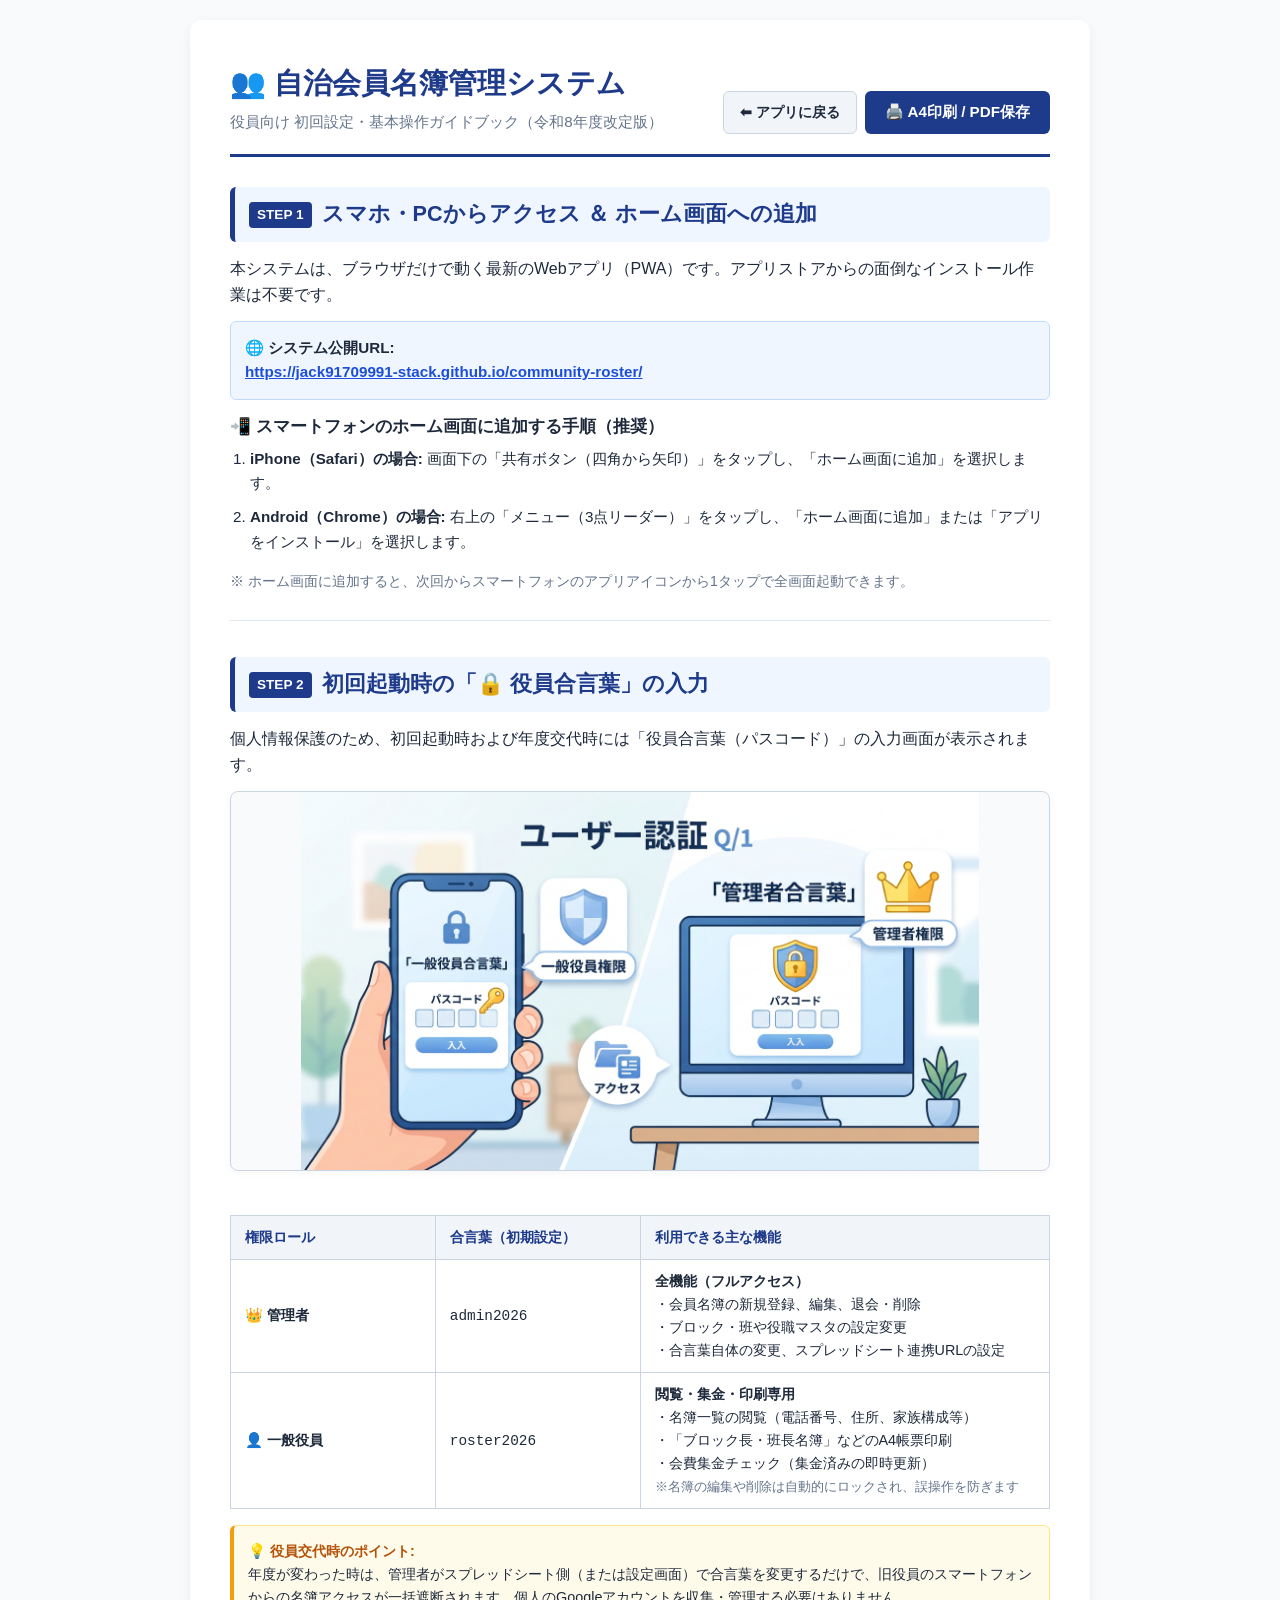
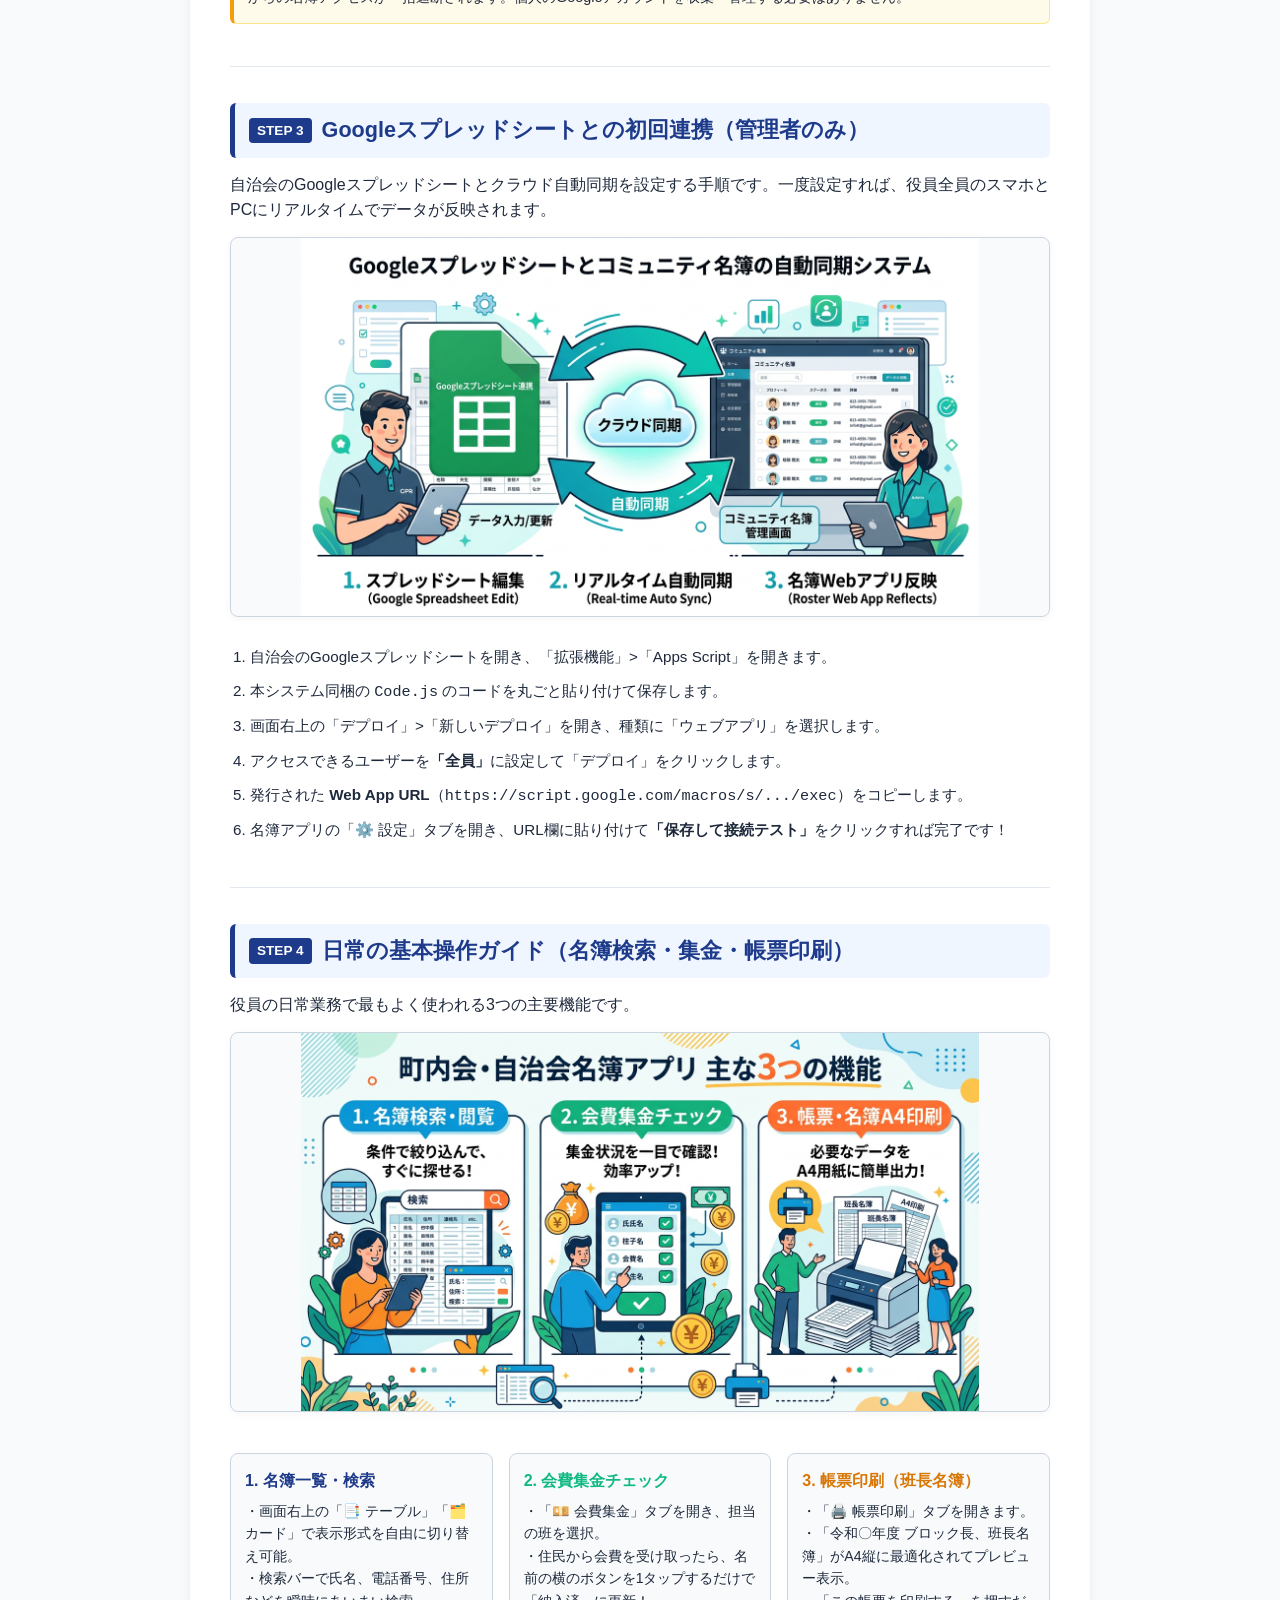
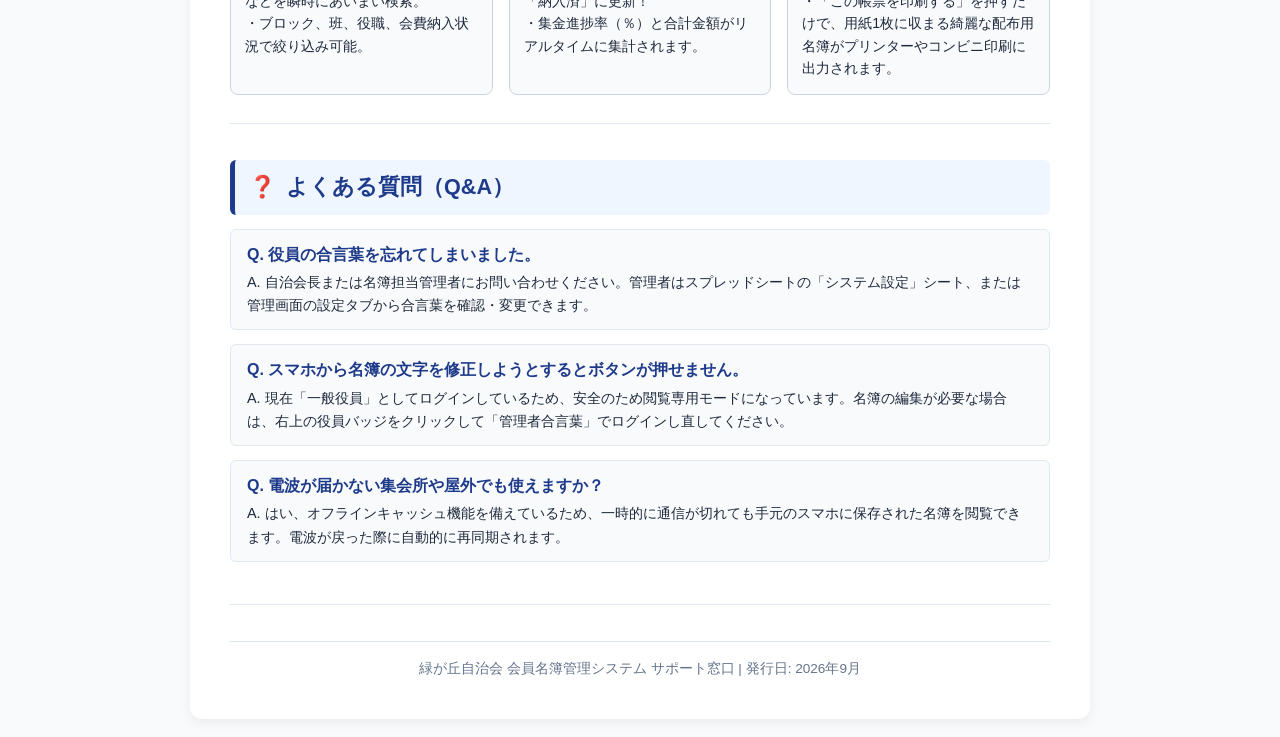
==== manual.html @ 82a4f2c3 "feat: 画像付き初回設定・利用マニュアル（アプリ内ヘルプモーダル & A4配布印刷用HTML）を追加" ====
<!DOCTYPE html>
<html lang="ja">
<head>
  <meta charset="UTF-8">
  <meta name="viewport" content="width=device-width, initial-scale=1.0">
  <title>自治会員名簿管理システム 初回設定・利用マニュアル</title>
  <style>
    :root {
      --primary: #1e3a8a;
      --primary-light: #eff6ff;
      --secondary: #0284c7;
      --accent: #10b981;
      --text: #1e293b;
      --text-muted: #64748b;
      --border: #cbd5e1;
      --bg: #f8fafc;
      --card-bg: #ffffff;
    }
    * {
      box-sizing: border-box;
      margin: 0;
      padding: 0;
    }
    body {
      font-family: -apple-system, BlinkMacSystemFont, "Segoe UI", Roboto, "Hiragino Kaku Gothic ProN", "Yu Gothic", sans-serif;
      color: var(--text);
      background-color: var(--bg);
      line-height: 1.6;
      padding: 20px;
    }
    .manual-container {
      max-width: 900px;
      margin: 0 auto;
      background: var(--card-bg);
      padding: 40px;
      border-radius: 12px;
      box-shadow: 0 4px 12px rgba(0,0,0,0.06);
    }
    header.manual-header {
      border-bottom: 3px solid var(--primary);
      padding-bottom: 20px;
      margin-bottom: 30px;
      display: flex;
      justify-content: space-between;
      align-items: flex-end;
      flex-wrap: wrap;
      gap: 16px;
    }
    .manual-title {
      font-size: 1.8rem;
      font-weight: 800;
      color: var(--primary);
      display: flex;
      align-items: center;
      gap: 10px;
    }
    .manual-subtitle {
      font-size: 0.95rem;
      color: var(--text-muted);
      margin-top: 4px;
    }
    .btn-print {
      background: var(--primary);
      color: #fff;
      border: none;
      padding: 10px 20px;
      font-size: 0.95rem;
      font-weight: 700;
      border-radius: 6px;
      cursor: pointer;
      display: inline-flex;
      align-items: center;
      gap: 8px;
      transition: background 0.2s;
    }
    .btn-print:hover {
      background: #172554;
    }
    .btn-back {
      background: #f1f5f9;
      color: var(--text);
      text-decoration: none;
      border: 1px solid var(--border);
      padding: 9px 16px;
      font-size: 0.9rem;
      font-weight: 600;
      border-radius: 6px;
      display: inline-flex;
      align-items: center;
      gap: 6px;
    }
    .section-card {
      margin-bottom: 36px;
      padding-bottom: 28px;
      border-bottom: 1px solid #e2e8f0;
    }
    .section-card:last-child {
      border-bottom: none;
      margin-bottom: 0;
      padding-bottom: 0;
    }
    .section-heading {
      font-size: 1.35rem;
      font-weight: 700;
      color: var(--primary);
      display: flex;
      align-items: center;
      gap: 10px;
      margin-bottom: 14px;
      background: var(--primary-light);
      padding: 10px 14px;
      border-radius: 6px;
      border-left: 5px solid var(--primary);
    }
    .step-badge {
      background: var(--primary);
      color: #fff;
      font-size: 0.85rem;
      padding: 2px 8px;
      border-radius: 4px;
      font-weight: 700;
    }
    .guide-img {
      width: 100%;
      max-height: 380px;
      object-fit: contain;
      border-radius: 8px;
      border: 1px solid var(--border);
      margin: 14px 0 20px 0;
      background: #f8fafc;
      box-shadow: 0 2px 8px rgba(0,0,0,0.04);
    }
    .step-list {
      margin-left: 20px;
      margin-bottom: 16px;
    }
    .step-list li {
      margin-bottom: 10px;
      font-size: 0.95rem;
    }
    .table-custom {
      width: 100%;
      border-collapse: collapse;
      margin: 16px 0;
      font-size: 0.9rem;
    }
    .table-custom th, .table-custom td {
      border: 1px solid var(--border);
      padding: 10px 14px;
      text-align: left;
    }
    .table-custom th {
      background: #f1f5f9;
      font-weight: 700;
      color: var(--primary);
    }
    .alert-box {
      background: #fffbeb;
      border: 1px solid #fde68a;
      border-left: 4px solid #f59e0b;
      padding: 14px;
      border-radius: 6px;
      font-size: 0.9rem;
      margin: 14px 0;
    }
    .alert-box strong {
      color: #b45309;
    }
    .faq-item {
      margin-bottom: 14px;
      background: #f8fafc;
      border: 1px solid #e2e8f0;
      border-radius: 6px;
      padding: 12px 16px;
    }
    .faq-q {
      font-weight: 700;
      color: var(--primary);
      margin-bottom: 4px;
    }
    .faq-a {
      font-size: 0.9rem;
      color: var(--text);
    }
    
    /* 印刷スタイル */
    @media print {
      body {
        background: #fff;
        padding: 0;
      }
      .manual-container {
        box-shadow: none;
        padding: 0;
        max-width: 100%;
      }
      .btn-print, .btn-back {
        display: none !important;
      }
      .section-card {
        page-break-inside: avoid;
        margin-bottom: 24px;
        padding-bottom: 20px;
      }
      .guide-img {
        max-height: 240px;
      }
    }
  </style>
</head>
<body>

  <div class="manual-container">
    <header class="manual-header">
      <div>
        <div class="manual-title">👥 自治会員名簿管理システム</div>
        <div class="manual-subtitle">役員向け 初回設定・基本操作ガイドブック（令和8年度改定版）</div>
      </div>
      <div style="display: flex; gap: 8px;">
        <a href="index.html" class="btn-back">⬅ アプリに戻る</a>
        <button type="button" class="btn-print" onclick="window.print()">🖨️ A4印刷 / PDF保存</button>
      </div>
    </header>

    <!-- STEP 1: アクセスとホーム画面追加 -->
    <section class="section-card">
      <h2 class="section-heading">
        <span class="step-badge">STEP 1</span>
        <span>スマホ・PCからアクセス ＆ ホーム画面への追加</span>
      </h2>
      <p>本システムは、ブラウザだけで動く最新のWebアプリ（PWA）です。アプリストアからの面倒なインストール作業は不要です。</p>
      
      <div style="background: #eff6ff; border: 1px solid #bfdbfe; padding: 14px; border-radius: 6px; margin: 14px 0; font-size: 0.95rem;">
        <strong>🌐 システム公開URL:</strong><br>
        <a href="https://jack91709991-stack.github.io/community-roster/" target="_blank" style="color: #1d4ed8; word-break: break-all; font-weight: 600;">
          https://jack91709991-stack.github.io/community-roster/
        </a>
      </div>

      <h3 style="font-size: 1.05rem; margin: 12px 0 6px 0;">📲 スマートフォンのホーム画面に追加する手順（推奨）</h3>
      <ol class="step-list">
        <li><strong>iPhone（Safari）の場合:</strong> 画面下の「共有ボタン（四角から矢印）」をタップし、「ホーム画面に追加」を選択します。</li>
        <li><strong>Android（Chrome）の場合:</strong> 右上の「メニュー（3点リーダー）」をタップし、「ホーム画面に追加」または「アプリをインストール」を選択します。</li>
      </ol>
      <p style="font-size: 0.88rem; color: var(--text-muted);">※ ホーム画面に追加すると、次回からスマートフォンのアプリアイコンから1タップで全画面起動できます。</p>
    </section>

    <!-- STEP 2: 役員合言葉の入力 -->
    <section class="section-card">
      <h2 class="section-heading">
        <span class="step-badge">STEP 2</span>
        <span>初回起動時の「🔒 役員合言葉」の入力</span>
      </h2>
      <p>個人情報保護のため、初回起動時および年度交代時には「役員合言葉（パスコード）」の入力画面が表示されます。</p>

      <img src="images/manual_auth.jpg" alt="役員認証の案内" class="guide-img">

      <table class="table-custom">
        <thead>
          <tr>
            <th style="width: 25%;">権限ロール</th>
            <th style="width: 25%;">合言葉（初期設定）</th>
            <th>利用できる主な機能</th>
          </tr>
        </thead>
        <tbody>
          <tr>
            <td><strong>👑 管理者</strong></td>
            <td><code>admin2026</code></td>
            <td>
              <strong>全機能（フルアクセス）</strong><br>
              ・会員名簿の新規登録、編集、退会・削除<br>
              ・ブロック・班や役職マスタの設定変更<br>
              ・合言葉自体の変更、スプレッドシート連携URLの設定
            </td>
          </tr>
          <tr>
            <td><strong>👤 一般役員</strong></td>
            <td><code>roster2026</code></td>
            <td>
              <strong>閲覧・集金・印刷専用</strong><br>
              ・名簿一覧の閲覧（電話番号、住所、家族構成等）<br>
              ・「ブロック長・班長名簿」などのA4帳票印刷<br>
              ・会費集金チェック（集金済みの即時更新）<br>
              <span style="color: var(--text-muted); font-size: 0.82rem;">※名簿の編集や削除は自動的にロックされ、誤操作を防ぎます</span>
            </td>
          </tr>
        </tbody>
      </table>

      <div class="alert-box">
        <strong>💡 役員交代時のポイント:</strong><br>
        年度が変わった時は、管理者がスプレッドシート側（または設定画面）で合言葉を変更するだけで、旧役員のスマートフォンからの名簿アクセスが一括遮断されます。個人のGoogleアカウントを収集・管理する必要はありません。
      </div>
    </section>

    <!-- STEP 3: スプレッドシート連携（管理者向け） -->
    <section class="section-card">
      <h2 class="section-heading">
        <span class="step-badge">STEP 3</span>
        <span>Googleスプレッドシートとの初回連携（管理者のみ）</span>
      </h2>
      <p>自治会のGoogleスプレッドシートとクラウド自動同期を設定する手順です。一度設定すれば、役員全員のスマホとPCにリアルタイムでデータが反映されます。</p>

      <img src="images/manual_sync.jpg" alt="スプレッドシート連携の案内" class="guide-img">

      <ol class="step-list">
        <li>自治会のGoogleスプレッドシートを開き、「拡張機能」>「Apps Script」を開きます。</li>
        <li>本システム同梱の <code>Code.js</code> のコードを丸ごと貼り付けて保存します。</li>
        <li>画面右上の「デプロイ」>「新しいデプロイ」を開き、種類に「ウェブアプリ」を選択します。</li>
        <li>アクセスできるユーザーを<strong>「全員」</strong>に設定して「デプロイ」をクリックします。</li>
        <li>発行された <strong>Web App URL</strong>（<code>https://script.google.com/macros/s/.../exec</code>）をコピーします。</li>
        <li>名簿アプリの「⚙️ 設定」タブを開き、URL欄に貼り付けて<strong>「保存して接続テスト」</strong>をクリックすれば完了です！</li>
      </ol>
    </section>

    <!-- STEP 4: 日常の使い方 -->
    <section class="section-card">
      <h2 class="section-heading">
        <span class="step-badge">STEP 4</span>
        <span>日常の基本操作ガイド（名簿検索・集金・帳票印刷）</span>
      </h2>
      <p>役員の日常業務で最もよく使われる3つの主要機能です。</p>

      <img src="images/manual_features.jpg" alt="日常の主な機能" class="guide-img">

      <div style="display: grid; grid-template-columns: repeat(auto-fit, minmax(260px, 1fr)); gap: 16px; margin-top: 14px;">
        <div style="background: #f8fafc; border: 1px solid var(--border); padding: 14px; border-radius: 8px;">
          <h4 style="color: var(--primary); margin-bottom: 6px;">1. 名簿一覧・検索</h4>
          <p style="font-size: 0.88rem; color: var(--text);">
            ・画面右上の「📑 テーブル」「🗂️ カード」で表示形式を自由に切り替え可能。<br>
            ・検索バーで氏名、電話番号、住所などを瞬時にあいまい検索。<br>
            ・ブロック、班、役職、会費納入状況で絞り込み可能。
          </p>
        </div>

        <div style="background: #f8fafc; border: 1px solid var(--border); padding: 14px; border-radius: 8px;">
          <h4 style="color: var(--accent); margin-bottom: 6px;">2. 会費集金チェック</h4>
          <p style="font-size: 0.88rem; color: var(--text);">
            ・「💴 会費集金」タブを開き、担当の班を選択。<br>
            ・住民から会費を受け取ったら、名前の横のボタンを1タップするだけで「納入済」に更新！<br>
            ・集金進捗率（％）と合計金額がリアルタイムに集計されます。
          </p>
        </div>

        <div style="background: #f8fafc; border: 1px solid var(--border); padding: 14px; border-radius: 8px;">
          <h4 style="color: #d97706; margin-bottom: 6px;">3. 帳票印刷（班長名簿）</h4>
          <p style="font-size: 0.88rem; color: var(--text);">
            ・「🖨️ 帳票印刷」タブを開きます。<br>
            ・「令和〇年度 ブロック長、班長名簿」がA4縦に最適化されてプレビュー表示。<br>
            ・「この帳票を印刷する」を押すだけで、用紙1枚に収まる綺麗な配布用名簿がプリンターやコンビニ印刷に出力されます。
          </p>
        </div>
      </div>
    </section>

    <!-- STEP 5: よくある質問 -->
    <section class="section-card">
      <h2 class="section-heading">
        <span>❓</span>
        <span>よくある質問（Q&A）</span>
      </h2>

      <div class="faq-item">
        <div class="faq-q">Q. 役員の合言葉を忘れてしまいました。</div>
        <div class="faq-a">A. 自治会長または名簿担当管理者にお問い合わせください。管理者はスプレッドシートの「システム設定」シート、または管理画面の設定タブから合言葉を確認・変更できます。</div>
      </div>

      <div class="faq-item">
        <div class="faq-q">Q. スマホから名簿の文字を修正しようとするとボタンが押せません。</div>
        <div class="faq-a">A. 現在「一般役員」としてログインしているため、安全のため閲覧専用モードになっています。名簿の編集が必要な場合は、右上の役員バッジをクリックして「管理者合言葉」でログインし直してください。</div>
      </div>

      <div class="faq-item">
        <div class="faq-q">Q. 電波が届かない集会所や屋外でも使えますか？</div>
        <div class="faq-a">A. はい、オフラインキャッシュ機能を備えているため、一時的に通信が切れても手元のスマホに保存された名簿を閲覧できます。電波が戻った際に自動的に再同期されます。</div>
      </div>
    </section>

    <footer style="text-align: center; margin-top: 30px; font-size: 0.85rem; color: var(--text-muted); border-top: 1px solid #e2e8f0; padding-top: 16px;">
      緑が丘自治会 会員名簿管理システム サポート窓口 | 発行日: 2026年9月
    </footer>
  </div>

</body>
</html>
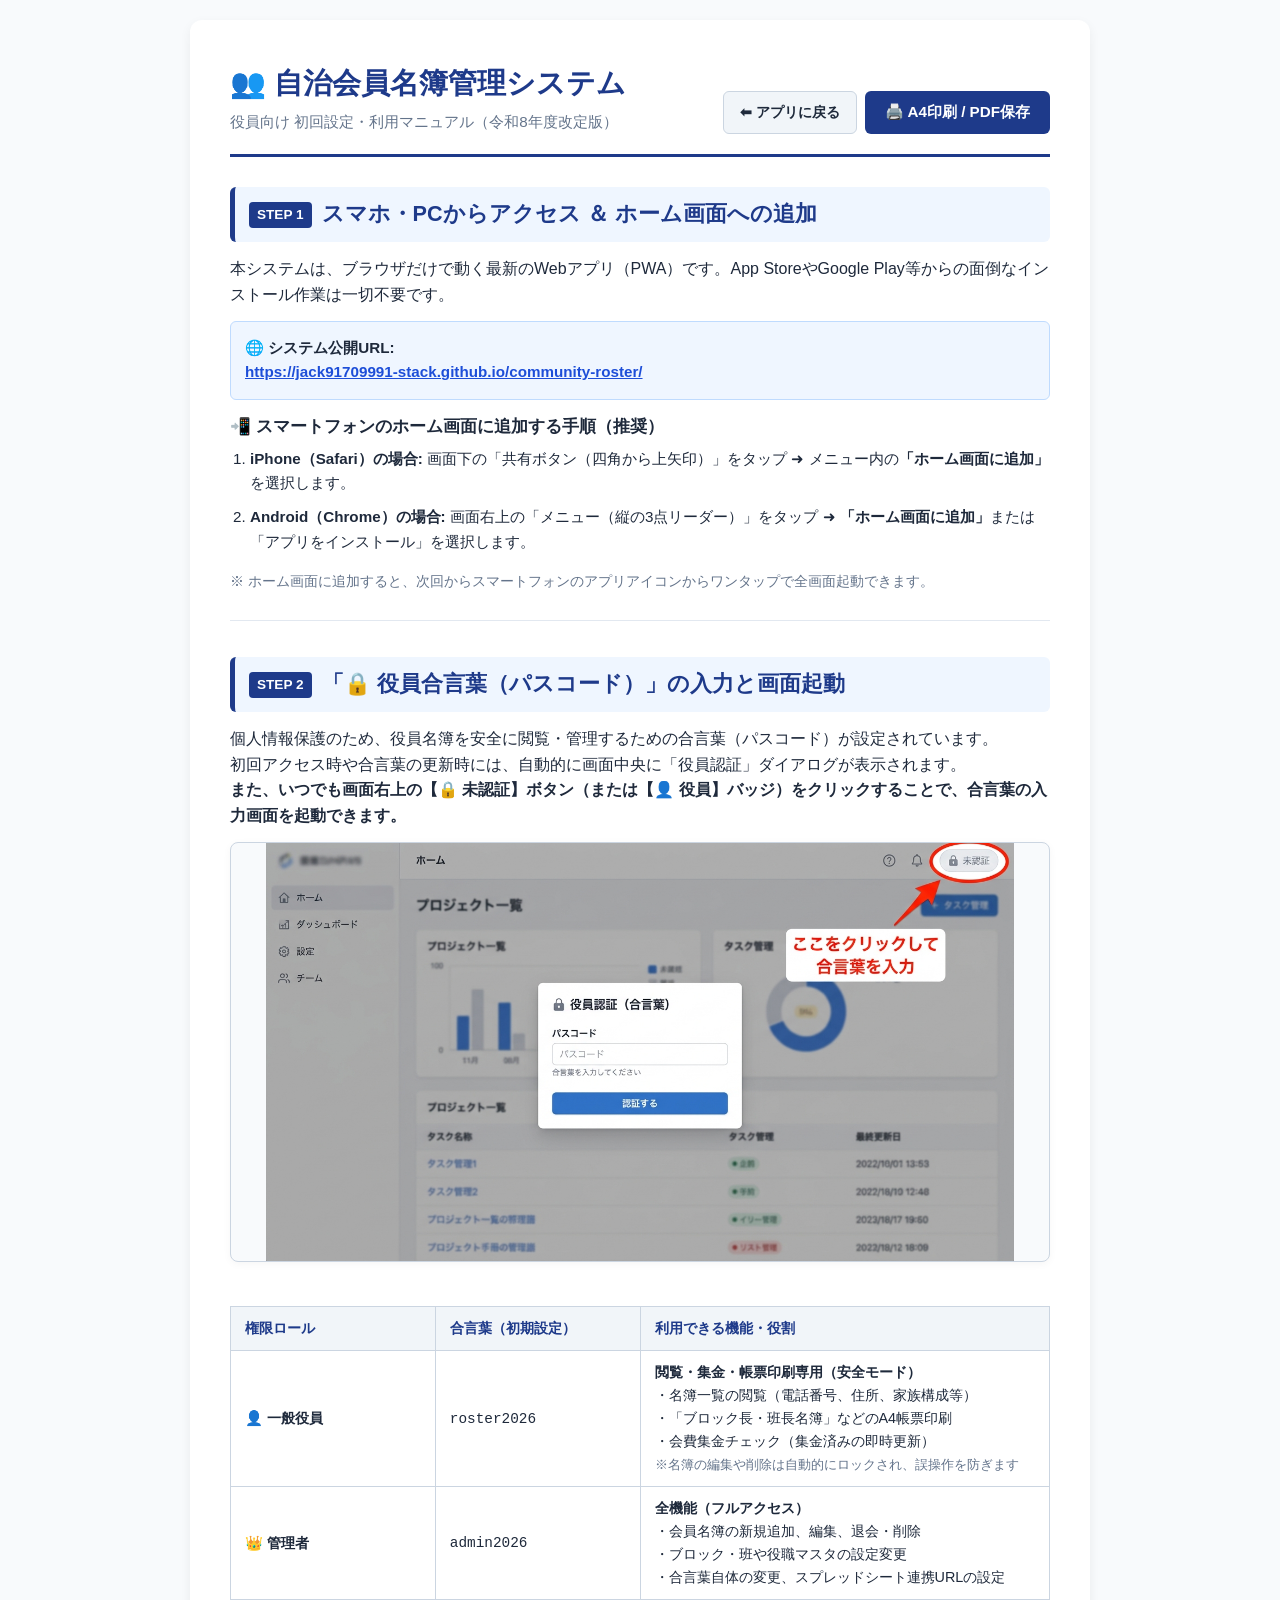
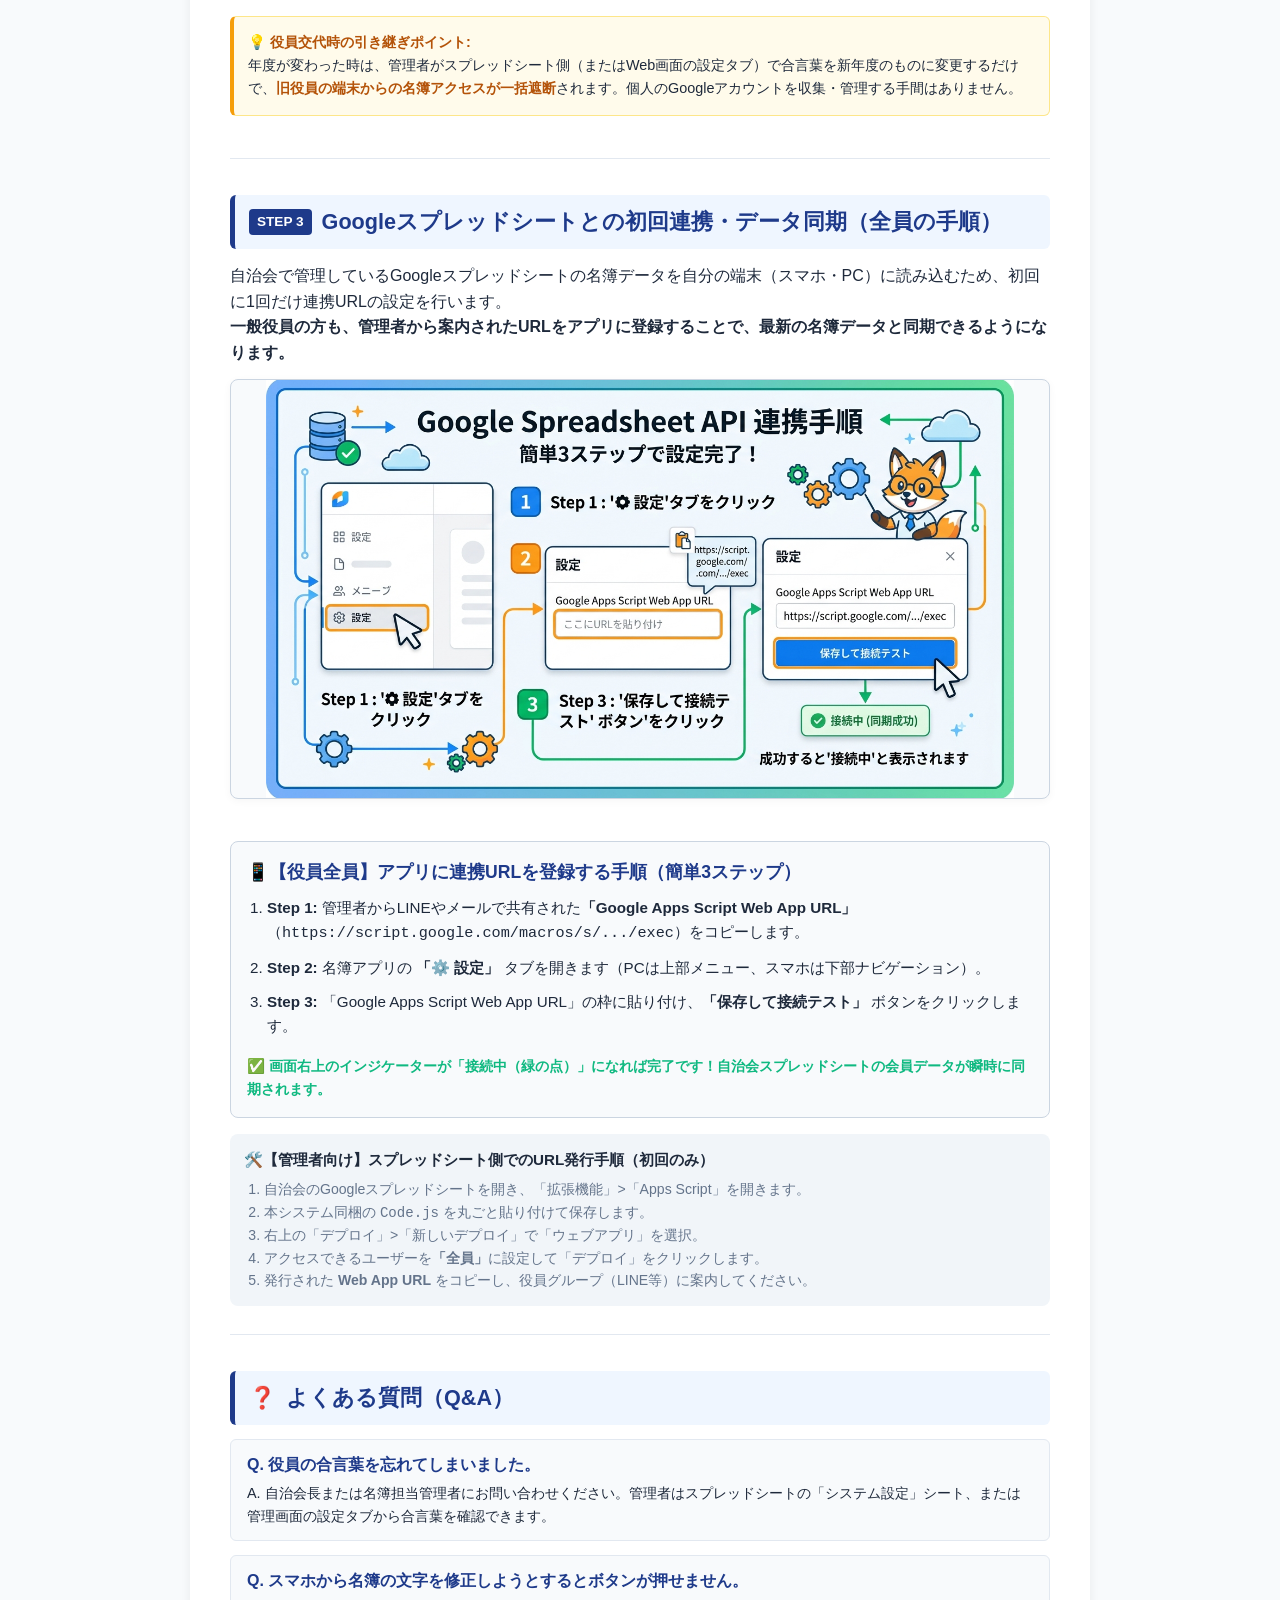
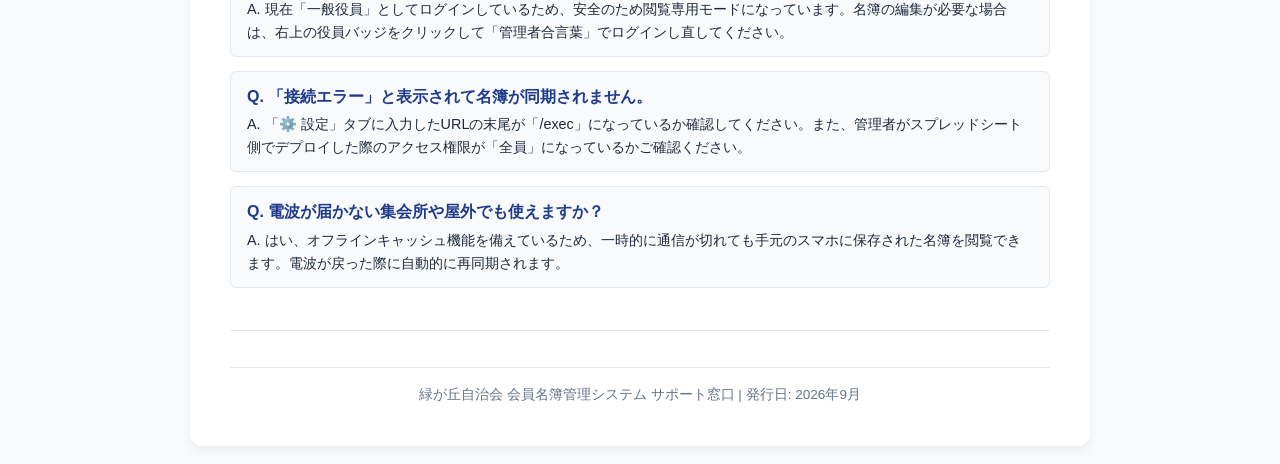
==== commit 550f23b2: "docs: マニュアルを改訂（画面起動位置モックアップ図解追加、全員向けGAS同期手順明記、日常操作セクションを削除）" ====
--- a/manual.html
+++ b/manual.html
@@ -122,7 +122,7 @@
     }
     .guide-img {
       width: 100%;
-      max-height: 380px;
+      max-height: 420px;
       object-fit: contain;
       border-radius: 8px;
       border: 1px solid var(--border);
@@ -166,6 +166,13 @@
     .alert-box strong {
       color: #b45309;
     }
+    .info-card-box {
+      background: #f8fafc;
+      border: 1px solid #cbd5e1;
+      border-radius: 8px;
+      padding: 16px;
+      margin: 14px 0;
+    }
     .faq-item {
       margin-bottom: 14px;
       background: #f8fafc;
@@ -203,7 +210,7 @@
         padding-bottom: 20px;
       }
       .guide-img {
-        max-height: 240px;
+        max-height: 260px;
       }
     }
   </style>
@@ -214,7 +221,7 @@
     <header class="manual-header">
       <div>
         <div class="manual-title">👥 自治会員名簿管理システム</div>
-        <div class="manual-subtitle">役員向け 初回設定・基本操作ガイドブック（令和8年度改定版）</div>
+        <div class="manual-subtitle">役員向け 初回設定・利用マニュアル（令和8年度改定版）</div>
       </div>
       <div style="display: flex; gap: 8px;">
         <a href="index.html" class="btn-back">⬅ アプリに戻る</a>
@@ -228,7 +235,7 @@
         <span class="step-badge">STEP 1</span>
         <span>スマホ・PCからアクセス ＆ ホーム画面への追加</span>
       </h2>
-      <p>本システムは、ブラウザだけで動く最新のWebアプリ（PWA）です。アプリストアからの面倒なインストール作業は不要です。</p>
+      <p>本システムは、ブラウザだけで動く最新のWebアプリ（PWA）です。App StoreやGoogle Play等からの面倒なインストール作業は一切不要です。</p>
       
       <div style="background: #eff6ff; border: 1px solid #bfdbfe; padding: 14px; border-radius: 6px; margin: 14px 0; font-size: 0.95rem;">
         <strong>🌐 システム公開URL:</strong><br>
@@ -237,124 +244,109 @@
         </a>
       </div>
 
-      <h3 style="font-size: 1.05rem; margin: 12px 0 6px 0;">📲 スマートフォンのホーム画面に追加する手順（推奨）</h3>
+      <h3 style="font-size: 1.05rem; margin: 14px 0 6px 0;">📲 スマートフォンのホーム画面に追加する手順（推奨）</h3>
       <ol class="step-list">
-        <li><strong>iPhone（Safari）の場合:</strong> 画面下の「共有ボタン（四角から矢印）」をタップし、「ホーム画面に追加」を選択します。</li>
-        <li><strong>Android（Chrome）の場合:</strong> 右上の「メニュー（3点リーダー）」をタップし、「ホーム画面に追加」または「アプリをインストール」を選択します。</li>
+        <li><strong>iPhone（Safari）の場合:</strong> 画面下の「共有ボタン（四角から上矢印）」をタップ ➜ メニュー内の<strong>「ホーム画面に追加」</strong>を選択します。</li>
+        <li><strong>Android（Chrome）の場合:</strong> 画面右上の「メニュー（縦の3点リーダー）」をタップ ➜ <strong>「ホーム画面に追加」</strong>または「アプリをインストール」を選択します。</li>
       </ol>
-      <p style="font-size: 0.88rem; color: var(--text-muted);">※ ホーム画面に追加すると、次回からスマートフォンのアプリアイコンから1タップで全画面起動できます。</p>
+      <p style="font-size: 0.88rem; color: var(--text-muted);">※ ホーム画面に追加すると、次回からスマートフォンのアプリアイコンからワンタップで全画面起動できます。</p>
     </section>
 
     <!-- STEP 2: 役員合言葉の入力 -->
     <section class="section-card">
       <h2 class="section-heading">
         <span class="step-badge">STEP 2</span>
-        <span>初回起動時の「🔒 役員合言葉」の入力</span>
+        <span>「🔒 役員合言葉（パスコード）」の入力と画面起動</span>
       </h2>
-      <p>個人情報保護のため、初回起動時および年度交代時には「役員合言葉（パスコード）」の入力画面が表示されます。</p>
-
-      <img src="images/manual_auth.jpg" alt="役員認証の案内" class="guide-img">
+      <p>
+        個人情報保護のため、役員名簿を安全に閲覧・管理するための合言葉（パスコード）が設定されています。<br>
+        初回アクセス時や合言葉の更新時には、自動的に画面中央に「役員認証」ダイアログが表示されます。<br>
+        <strong>また、いつでも画面右上の【🔒 未認証】ボタン（または【👤 役員】バッジ）をクリックすることで、合言葉の入力画面を起動できます。</strong>
+      </p>
+
+      <img src="images/manual_auth_screen.jpg" alt="画面右上から合言葉入力画面を起動する手順" class="guide-img">
 
       <table class="table-custom">
         <thead>
           <tr>
             <th style="width: 25%;">権限ロール</th>
             <th style="width: 25%;">合言葉（初期設定）</th>
-            <th>利用できる主な機能</th>
+            <th>利用できる機能・役割</th>
           </tr>
         </thead>
         <tbody>
           <tr>
-            <td><strong>👑 管理者</strong></td>
-            <td><code>admin2026</code></td>
-            <td>
-              <strong>全機能（フルアクセス）</strong><br>
-              ・会員名簿の新規登録、編集、退会・削除<br>
-              ・ブロック・班や役職マスタの設定変更<br>
-              ・合言葉自体の変更、スプレッドシート連携URLの設定
-            </td>
-          </tr>
-          <tr>
             <td><strong>👤 一般役員</strong></td>
             <td><code>roster2026</code></td>
             <td>
-              <strong>閲覧・集金・印刷専用</strong><br>
+              <strong>閲覧・集金・帳票印刷専用（安全モード）</strong><br>
               ・名簿一覧の閲覧（電話番号、住所、家族構成等）<br>
               ・「ブロック長・班長名簿」などのA4帳票印刷<br>
               ・会費集金チェック（集金済みの即時更新）<br>
               <span style="color: var(--text-muted); font-size: 0.82rem;">※名簿の編集や削除は自動的にロックされ、誤操作を防ぎます</span>
             </td>
           </tr>
+          <tr>
+            <td><strong>👑 管理者</strong></td>
+            <td><code>admin2026</code></td>
+            <td>
+              <strong>全機能（フルアクセス）</strong><br>
+              ・会員名簿の新規追加、編集、退会・削除<br>
+              ・ブロック・班や役職マスタの設定変更<br>
+              ・合言葉自体の変更、スプレッドシート連携URLの設定
+            </td>
+          </tr>
         </tbody>
       </table>
 
       <div class="alert-box">
-        <strong>💡 役員交代時のポイント:</strong><br>
-        年度が変わった時は、管理者がスプレッドシート側（または設定画面）で合言葉を変更するだけで、旧役員のスマートフォンからの名簿アクセスが一括遮断されます。個人のGoogleアカウントを収集・管理する必要はありません。
+        <strong>💡 役員交代時の引き継ぎポイント:</strong><br>
+        年度が変わった時は、管理者がスプレッドシート側（またはWeb画面の設定タブ）で合言葉を新年度のものに変更するだけで、<strong>旧役員の端末からの名簿アクセスが一括遮断</strong>されます。個人のGoogleアカウントを収集・管理する手間はありません。
       </div>
     </section>
 
-    <!-- STEP 3: スプレッドシート連携（管理者向け） -->
+    <!-- STEP 3: スプレッドシート連携（役員全員の手順） -->
     <section class="section-card">
       <h2 class="section-heading">
         <span class="step-badge">STEP 3</span>
-        <span>Googleスプレッドシートとの初回連携（管理者のみ）</span>
+        <span>Googleスプレッドシートとの初回連携・データ同期（全員の手順）</span>
       </h2>
-      <p>自治会のGoogleスプレッドシートとクラウド自動同期を設定する手順です。一度設定すれば、役員全員のスマホとPCにリアルタイムでデータが反映されます。</p>
-
-      <img src="images/manual_sync.jpg" alt="スプレッドシート連携の案内" class="guide-img">
-
-      <ol class="step-list">
-        <li>自治会のGoogleスプレッドシートを開き、「拡張機能」>「Apps Script」を開きます。</li>
-        <li>本システム同梱の <code>Code.js</code> のコードを丸ごと貼り付けて保存します。</li>
-        <li>画面右上の「デプロイ」>「新しいデプロイ」を開き、種類に「ウェブアプリ」を選択します。</li>
-        <li>アクセスできるユーザーを<strong>「全員」</strong>に設定して「デプロイ」をクリックします。</li>
-        <li>発行された <strong>Web App URL</strong>（<code>https://script.google.com/macros/s/.../exec</code>）をコピーします。</li>
-        <li>名簿アプリの「⚙️ 設定」タブを開き、URL欄に貼り付けて<strong>「保存して接続テスト」</strong>をクリックすれば完了です！</li>
-      </ol>
+      <p>
+        自治会で管理しているGoogleスプレッドシートの名簿データを自分の端末（スマホ・PC）に読み込むため、初回に1回だけ連携URLの設定を行います。<br>
+        <strong>一般役員の方も、管理者から案内されたURLをアプリに登録することで、最新の名簿データと同期できるようになります。</strong>
+      </p>
+
+      <img src="images/manual_gas_setup.jpg" alt="スプレッドシート連携の簡単3ステップ" class="guide-img">
+
+      <div class="info-card-box">
+        <h3 style="color: var(--primary); font-size: 1.1rem; margin-bottom: 10px;">
+          📱【役員全員】アプリに連携URLを登録する手順（簡単3ステップ）
+        </h3>
+        <ol class="step-list">
+          <li><strong>Step 1:</strong> 管理者からLINEやメールで共有された<strong>「Google Apps Script Web App URL」</strong>（<code>https://script.google.com/macros/s/.../exec</code>）をコピーします。</li>
+          <li><strong>Step 2:</strong> 名簿アプリの <strong>「⚙️ 設定」</strong> タブを開きます（PCは上部メニュー、スマホは下部ナビゲーション）。</li>
+          <li><strong>Step 3:</strong> 「Google Apps Script Web App URL」の枠に貼り付け、<strong>「保存して接続テスト」</strong> ボタンをクリックします。</li>
+        </ol>
+        <p style="font-size: 0.9rem; color: var(--accent); font-weight: 700;">
+          ✅ 画面右上のインジケーターが「接続中（緑の点）」になれば完了です！自治会スプレッドシートの会員データが瞬時に同期されます。
+        </p>
+      </div>
+
+      <div style="background: #f1f5f9; border-radius: 8px; padding: 14px; margin-top: 16px;">
+        <h4 style="color: var(--text); font-size: 0.95rem; margin-bottom: 6px;">
+          🛠️【管理者向け】スプレッドシート側でのURL発行手順（初回のみ）
+        </h4>
+        <ol style="margin-left: 20px; font-size: 0.88rem; color: var(--text-muted); line-height: 1.6;">
+          <li>自治会のGoogleスプレッドシートを開き、「拡張機能」>「Apps Script」を開きます。</li>
+          <li>本システム同梱の <code>Code.js</code> を丸ごと貼り付けて保存します。</li>
+          <li>右上の「デプロイ」>「新しいデプロイ」で「ウェブアプリ」を選択。</li>
+          <li>アクセスできるユーザーを<strong>「全員」</strong>に設定して「デプロイ」をクリックします。</li>
+          <li>発行された <strong>Web App URL</strong> をコピーし、役員グループ（LINE等）に案内してください。</li>
+        </ol>
+      </div>
     </section>
 
-    <!-- STEP 4: 日常の使い方 -->
-    <section class="section-card">
-      <h2 class="section-heading">
-        <span class="step-badge">STEP 4</span>
-        <span>日常の基本操作ガイド（名簿検索・集金・帳票印刷）</span>
-      </h2>
-      <p>役員の日常業務で最もよく使われる3つの主要機能です。</p>
-
-      <img src="images/manual_features.jpg" alt="日常の主な機能" class="guide-img">
-
-      <div style="display: grid; grid-template-columns: repeat(auto-fit, minmax(260px, 1fr)); gap: 16px; margin-top: 14px;">
-        <div style="background: #f8fafc; border: 1px solid var(--border); padding: 14px; border-radius: 8px;">
-          <h4 style="color: var(--primary); margin-bottom: 6px;">1. 名簿一覧・検索</h4>
-          <p style="font-size: 0.88rem; color: var(--text);">
-            ・画面右上の「📑 テーブル」「🗂️ カード」で表示形式を自由に切り替え可能。<br>
-            ・検索バーで氏名、電話番号、住所などを瞬時にあいまい検索。<br>
-            ・ブロック、班、役職、会費納入状況で絞り込み可能。
-          </p>
-        </div>
-
-        <div style="background: #f8fafc; border: 1px solid var(--border); padding: 14px; border-radius: 8px;">
-          <h4 style="color: var(--accent); margin-bottom: 6px;">2. 会費集金チェック</h4>
-          <p style="font-size: 0.88rem; color: var(--text);">
-            ・「💴 会費集金」タブを開き、担当の班を選択。<br>
-            ・住民から会費を受け取ったら、名前の横のボタンを1タップするだけで「納入済」に更新！<br>
-            ・集金進捗率（％）と合計金額がリアルタイムに集計されます。
-          </p>
-        </div>
-
-        <div style="background: #f8fafc; border: 1px solid var(--border); padding: 14px; border-radius: 8px;">
-          <h4 style="color: #d97706; margin-bottom: 6px;">3. 帳票印刷（班長名簿）</h4>
-          <p style="font-size: 0.88rem; color: var(--text);">
-            ・「🖨️ 帳票印刷」タブを開きます。<br>
-            ・「令和〇年度 ブロック長、班長名簿」がA4縦に最適化されてプレビュー表示。<br>
-            ・「この帳票を印刷する」を押すだけで、用紙1枚に収まる綺麗な配布用名簿がプリンターやコンビニ印刷に出力されます。
-          </p>
-        </div>
-      </div>
-    </section>
-
-    <!-- STEP 5: よくある質問 -->
+    <!-- STEP 4: よくある質問 -->
     <section class="section-card">
       <h2 class="section-heading">
         <span>❓</span>
@@ -363,12 +355,17 @@
 
       <div class="faq-item">
         <div class="faq-q">Q. 役員の合言葉を忘れてしまいました。</div>
-        <div class="faq-a">A. 自治会長または名簿担当管理者にお問い合わせください。管理者はスプレッドシートの「システム設定」シート、または管理画面の設定タブから合言葉を確認・変更できます。</div>
+        <div class="faq-a">A. 自治会長または名簿担当管理者にお問い合わせください。管理者はスプレッドシートの「システム設定」シート、または管理画面の設定タブから合言葉を確認できます。</div>
       </div>
 
       <div class="faq-item">
         <div class="faq-q">Q. スマホから名簿の文字を修正しようとするとボタンが押せません。</div>
         <div class="faq-a">A. 現在「一般役員」としてログインしているため、安全のため閲覧専用モードになっています。名簿の編集が必要な場合は、右上の役員バッジをクリックして「管理者合言葉」でログインし直してください。</div>
+      </div>
+
+      <div class="faq-item">
+        <div class="faq-q">Q. 「接続エラー」と表示されて名簿が同期されません。</div>
+        <div class="faq-a">A. 「⚙️ 設定」タブに入力したURLの末尾が「/exec」になっているか確認してください。また、管理者がスプレッドシート側でデプロイした際のアクセス権限が「全員」になっているかご確認ください。</div>
       </div>
 
       <div class="faq-item">
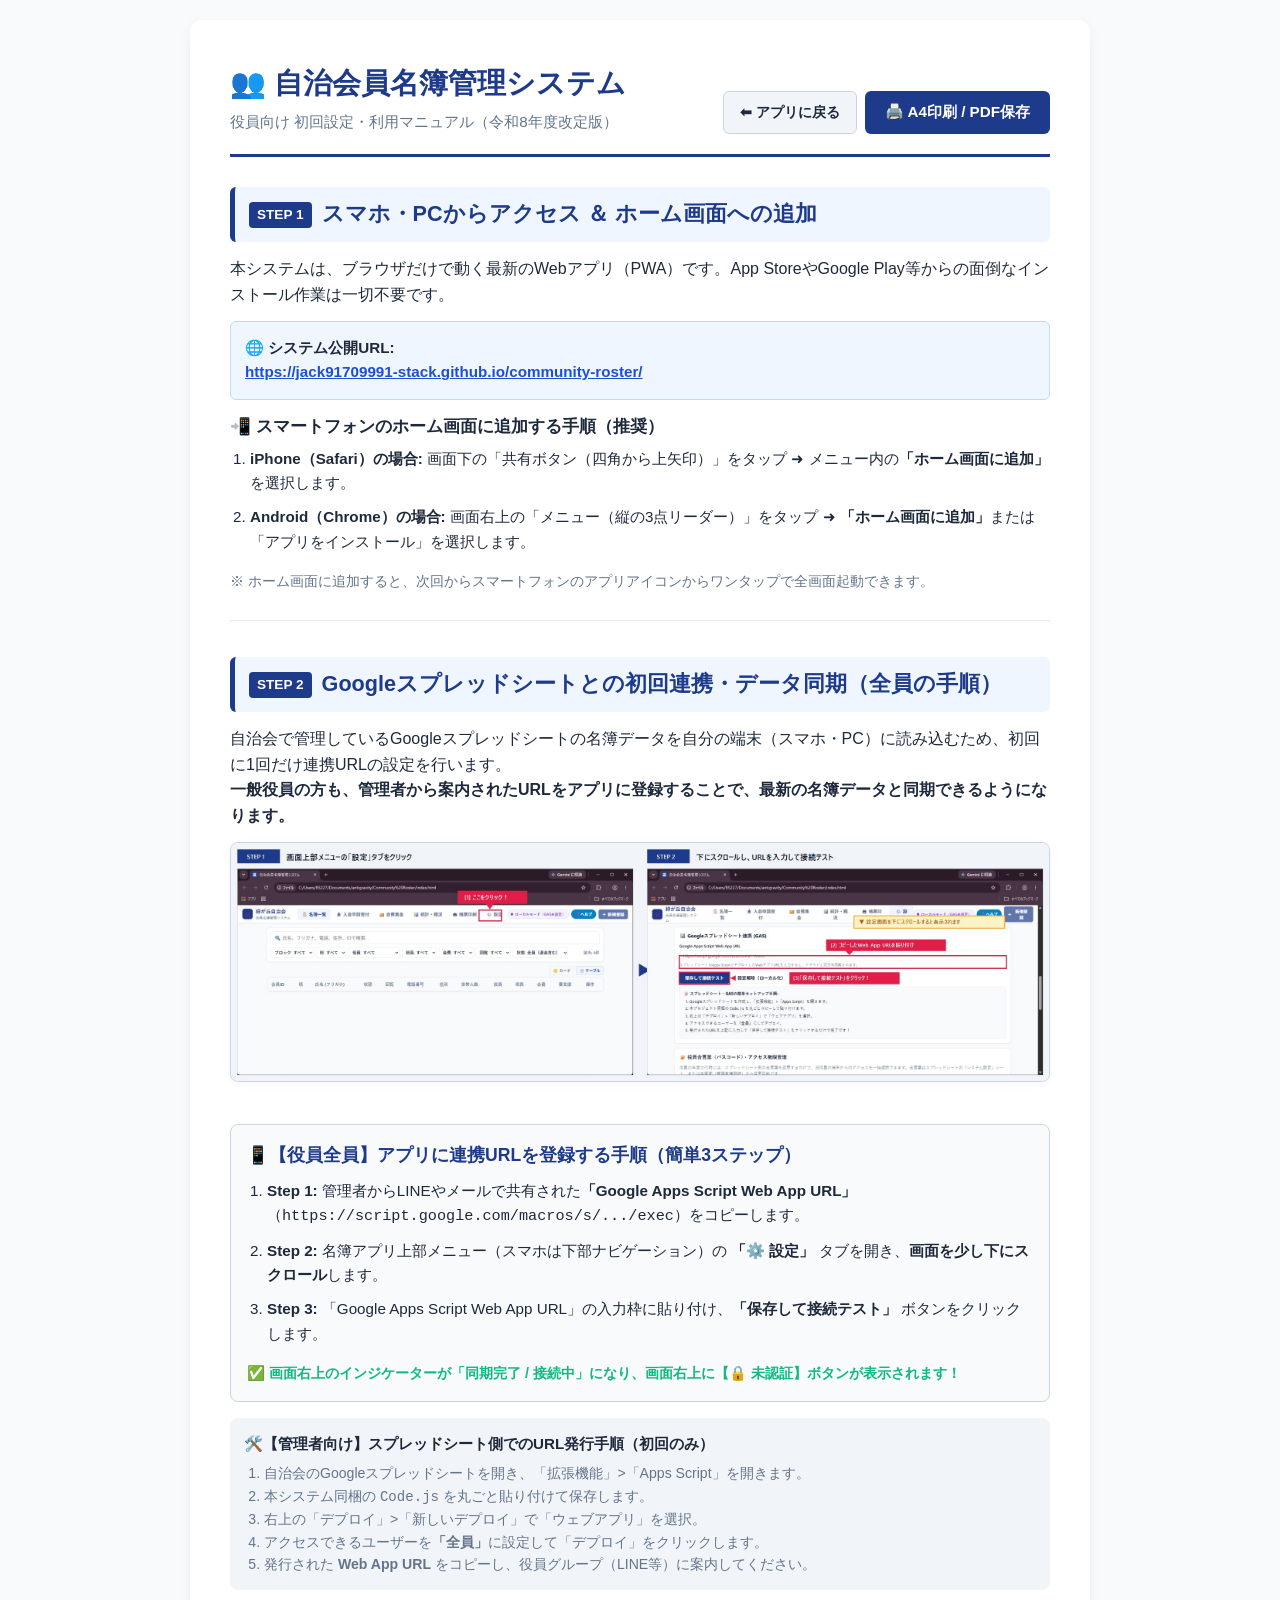
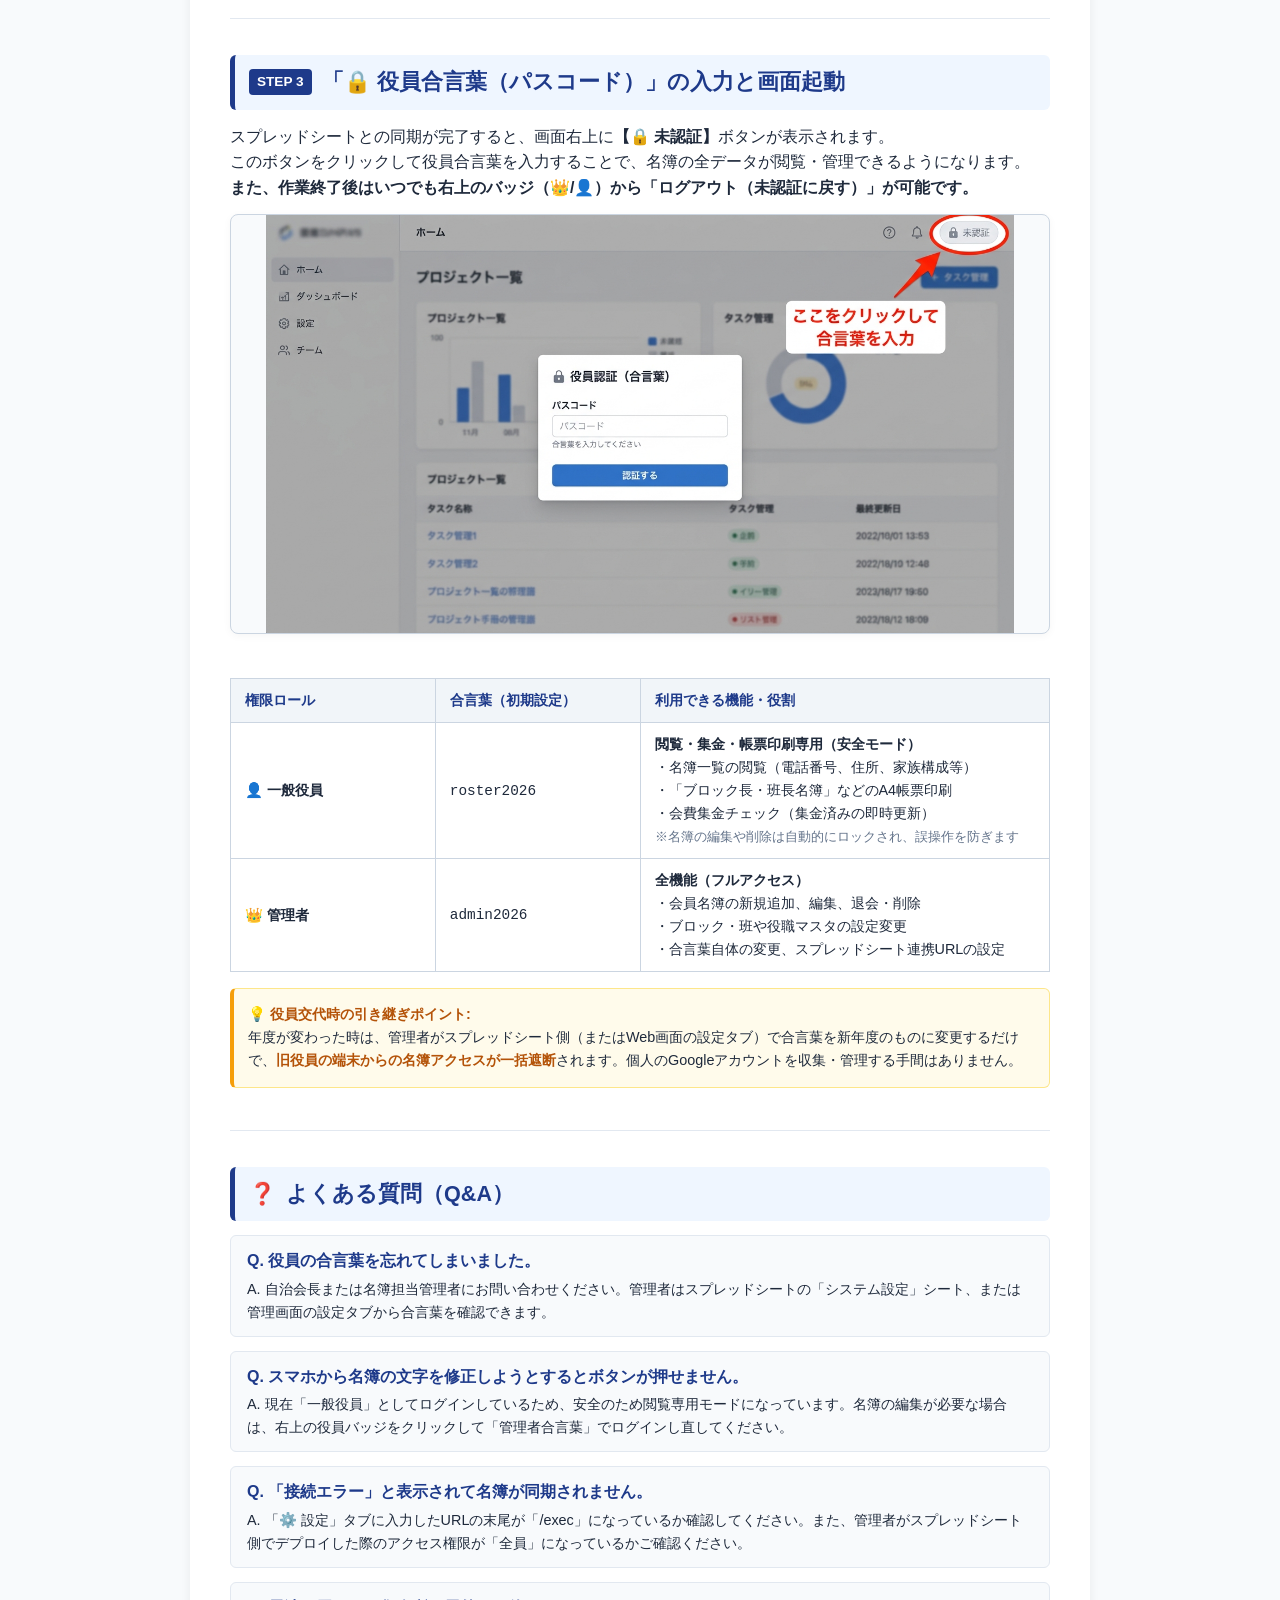
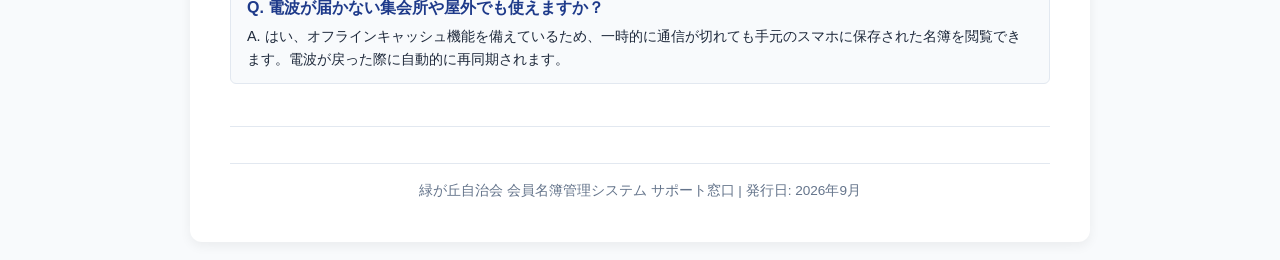
==== commit 3ac350a6: "docs: マニュアルのStep順序変更および設定タブ・スクロール・URL入力強調左右合成画像への差し替え" ====
--- a/manual.html
+++ b/manual.html
@@ -252,16 +252,57 @@
       <p style="font-size: 0.88rem; color: var(--text-muted);">※ ホーム画面に追加すると、次回からスマートフォンのアプリアイコンからワンタップで全画面起動できます。</p>
     </section>
 
-    <!-- STEP 2: 役員合言葉の入力 -->
+    <!-- STEP 2: スプレッドシート連携（役員全員の手順） -->
     <section class="section-card">
       <h2 class="section-heading">
         <span class="step-badge">STEP 2</span>
+        <span>Googleスプレッドシートとの初回連携・データ同期（全員の手順）</span>
+      </h2>
+      <p>
+        自治会で管理しているGoogleスプレッドシートの名簿データを自分の端末（スマホ・PC）に読み込むため、初回に1回だけ連携URLの設定を行います。<br>
+        <strong>一般役員の方も、管理者から案内されたURLをアプリに登録することで、最新の名簿データと同期できるようになります。</strong>
+      </p>
+
+      <img src="images/manual_gas_setup.jpg" alt="スプレッドシート連携の手順（設定タブをクリック後、下にスクロールしてURL入力）" class="guide-img">
+
+      <div class="info-card-box">
+        <h3 style="color: var(--primary); font-size: 1.1rem; margin-bottom: 10px;">
+          📱【役員全員】アプリに連携URLを登録する手順（簡単3ステップ）
+        </h3>
+        <ol class="step-list">
+          <li><strong>Step 1:</strong> 管理者からLINEやメールで共有された<strong>「Google Apps Script Web App URL」</strong>（<code>https://script.google.com/macros/s/.../exec</code>）をコピーします。</li>
+          <li><strong>Step 2:</strong> 名簿アプリ上部メニュー（スマホは下部ナビゲーション）の <strong>「⚙️ 設定」</strong> タブを開き、<strong>画面を少し下にスクロール</strong>します。</li>
+          <li><strong>Step 3:</strong> 「Google Apps Script Web App URL」の入力枠に貼り付け、<strong>「保存して接続テスト」</strong> ボタンをクリックします。</li>
+        </ol>
+        <p style="font-size: 0.9rem; color: var(--accent); font-weight: 700;">
+          ✅ 画面右上のインジケーターが「同期完了 / 接続中」になり、<strong>画面右上に【🔒 未認証】ボタンが表示されます！</strong>
+        </p>
+      </div>
+
+      <div style="background: #f1f5f9; border-radius: 8px; padding: 14px; margin-top: 16px;">
+        <h4 style="color: var(--text); font-size: 0.95rem; margin-bottom: 6px;">
+          🛠️【管理者向け】スプレッドシート側でのURL発行手順（初回のみ）
+        </h4>
+        <ol style="margin-left: 20px; font-size: 0.88rem; color: var(--text-muted); line-height: 1.6;">
+          <li>自治会のGoogleスプレッドシートを開き、「拡張機能」>「Apps Script」を開きます。</li>
+          <li>本システム同梱の <code>Code.js</code> を丸ごと貼り付けて保存します。</li>
+          <li>右上の「デプロイ」>「新しいデプロイ」で「ウェブアプリ」を選択。</li>
+          <li>アクセスできるユーザーを<strong>「全員」</strong>に設定して「デプロイ」をクリックします。</li>
+          <li>発行された <strong>Web App URL</strong> をコピーし、役員グループ（LINE等）に案内してください。</li>
+        </ol>
+      </div>
+    </section>
+
+    <!-- STEP 3: 役員合言葉の入力 -->
+    <section class="section-card">
+      <h2 class="section-heading">
+        <span class="step-badge">STEP 3</span>
         <span>「🔒 役員合言葉（パスコード）」の入力と画面起動</span>
       </h2>
       <p>
-        個人情報保護のため、役員名簿を安全に閲覧・管理するための合言葉（パスコード）が設定されています。<br>
-        初回アクセス時や合言葉の更新時には、自動的に画面中央に「役員認証」ダイアログが表示されます。<br>
-        <strong>また、いつでも画面右上の【🔒 未認証】ボタン（または【👤 役員】バッジ）をクリックすることで、合言葉の入力画面を起動できます。</strong>
+        スプレッドシートとの同期が完了すると、画面右上に<strong>【🔒 未認証】</strong>ボタンが表示されます。<br>
+        このボタンをクリックして役員合言葉を入力することで、名簿の全データが閲覧・管理できるようになります。<br>
+        <strong>また、作業終了後はいつでも右上のバッジ（👑/👤）から「ログアウト（未認証に戻す）」が可能です。</strong>
       </p>
 
       <img src="images/manual_auth_screen.jpg" alt="画面右上から合言葉入力画面を起動する手順" class="guide-img">
@@ -305,47 +346,6 @@
       </div>
     </section>
 
-    <!-- STEP 3: スプレッドシート連携（役員全員の手順） -->
-    <section class="section-card">
-      <h2 class="section-heading">
-        <span class="step-badge">STEP 3</span>
-        <span>Googleスプレッドシートとの初回連携・データ同期（全員の手順）</span>
-      </h2>
-      <p>
-        自治会で管理しているGoogleスプレッドシートの名簿データを自分の端末（スマホ・PC）に読み込むため、初回に1回だけ連携URLの設定を行います。<br>
-        <strong>一般役員の方も、管理者から案内されたURLをアプリに登録することで、最新の名簿データと同期できるようになります。</strong>
-      </p>
-
-      <img src="images/manual_gas_setup.jpg" alt="スプレッドシート連携の簡単3ステップ" class="guide-img">
-
-      <div class="info-card-box">
-        <h3 style="color: var(--primary); font-size: 1.1rem; margin-bottom: 10px;">
-          📱【役員全員】アプリに連携URLを登録する手順（簡単3ステップ）
-        </h3>
-        <ol class="step-list">
-          <li><strong>Step 1:</strong> 管理者からLINEやメールで共有された<strong>「Google Apps Script Web App URL」</strong>（<code>https://script.google.com/macros/s/.../exec</code>）をコピーします。</li>
-          <li><strong>Step 2:</strong> 名簿アプリの <strong>「⚙️ 設定」</strong> タブを開きます（PCは上部メニュー、スマホは下部ナビゲーション）。</li>
-          <li><strong>Step 3:</strong> 「Google Apps Script Web App URL」の枠に貼り付け、<strong>「保存して接続テスト」</strong> ボタンをクリックします。</li>
-        </ol>
-        <p style="font-size: 0.9rem; color: var(--accent); font-weight: 700;">
-          ✅ 画面右上のインジケーターが「接続中（緑の点）」になれば完了です！自治会スプレッドシートの会員データが瞬時に同期されます。
-        </p>
-      </div>
-
-      <div style="background: #f1f5f9; border-radius: 8px; padding: 14px; margin-top: 16px;">
-        <h4 style="color: var(--text); font-size: 0.95rem; margin-bottom: 6px;">
-          🛠️【管理者向け】スプレッドシート側でのURL発行手順（初回のみ）
-        </h4>
-        <ol style="margin-left: 20px; font-size: 0.88rem; color: var(--text-muted); line-height: 1.6;">
-          <li>自治会のGoogleスプレッドシートを開き、「拡張機能」>「Apps Script」を開きます。</li>
-          <li>本システム同梱の <code>Code.js</code> を丸ごと貼り付けて保存します。</li>
-          <li>右上の「デプロイ」>「新しいデプロイ」で「ウェブアプリ」を選択。</li>
-          <li>アクセスできるユーザーを<strong>「全員」</strong>に設定して「デプロイ」をクリックします。</li>
-          <li>発行された <strong>Web App URL</strong> をコピーし、役員グループ（LINE等）に案内してください。</li>
-        </ol>
-      </div>
-    </section>
-
     <!-- STEP 4: よくある質問 -->
     <section class="section-card">
       <h2 class="section-heading">
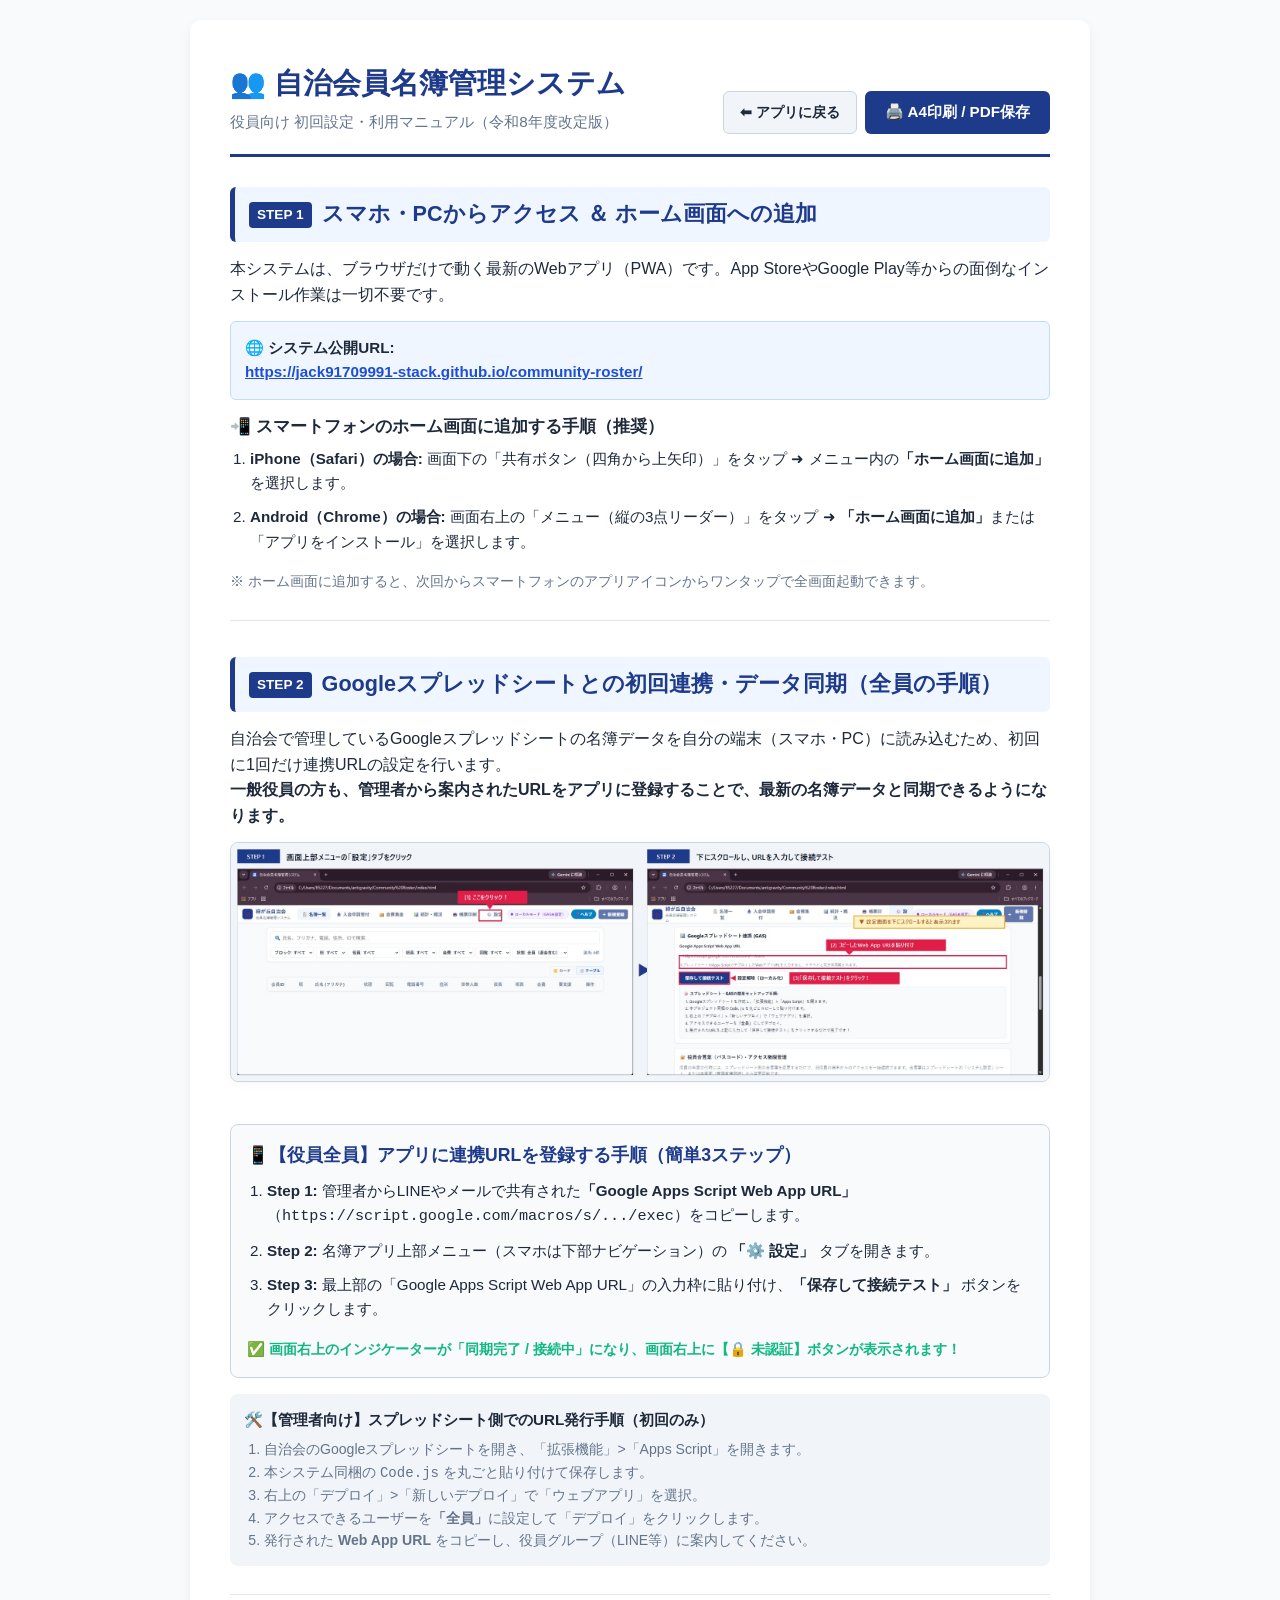
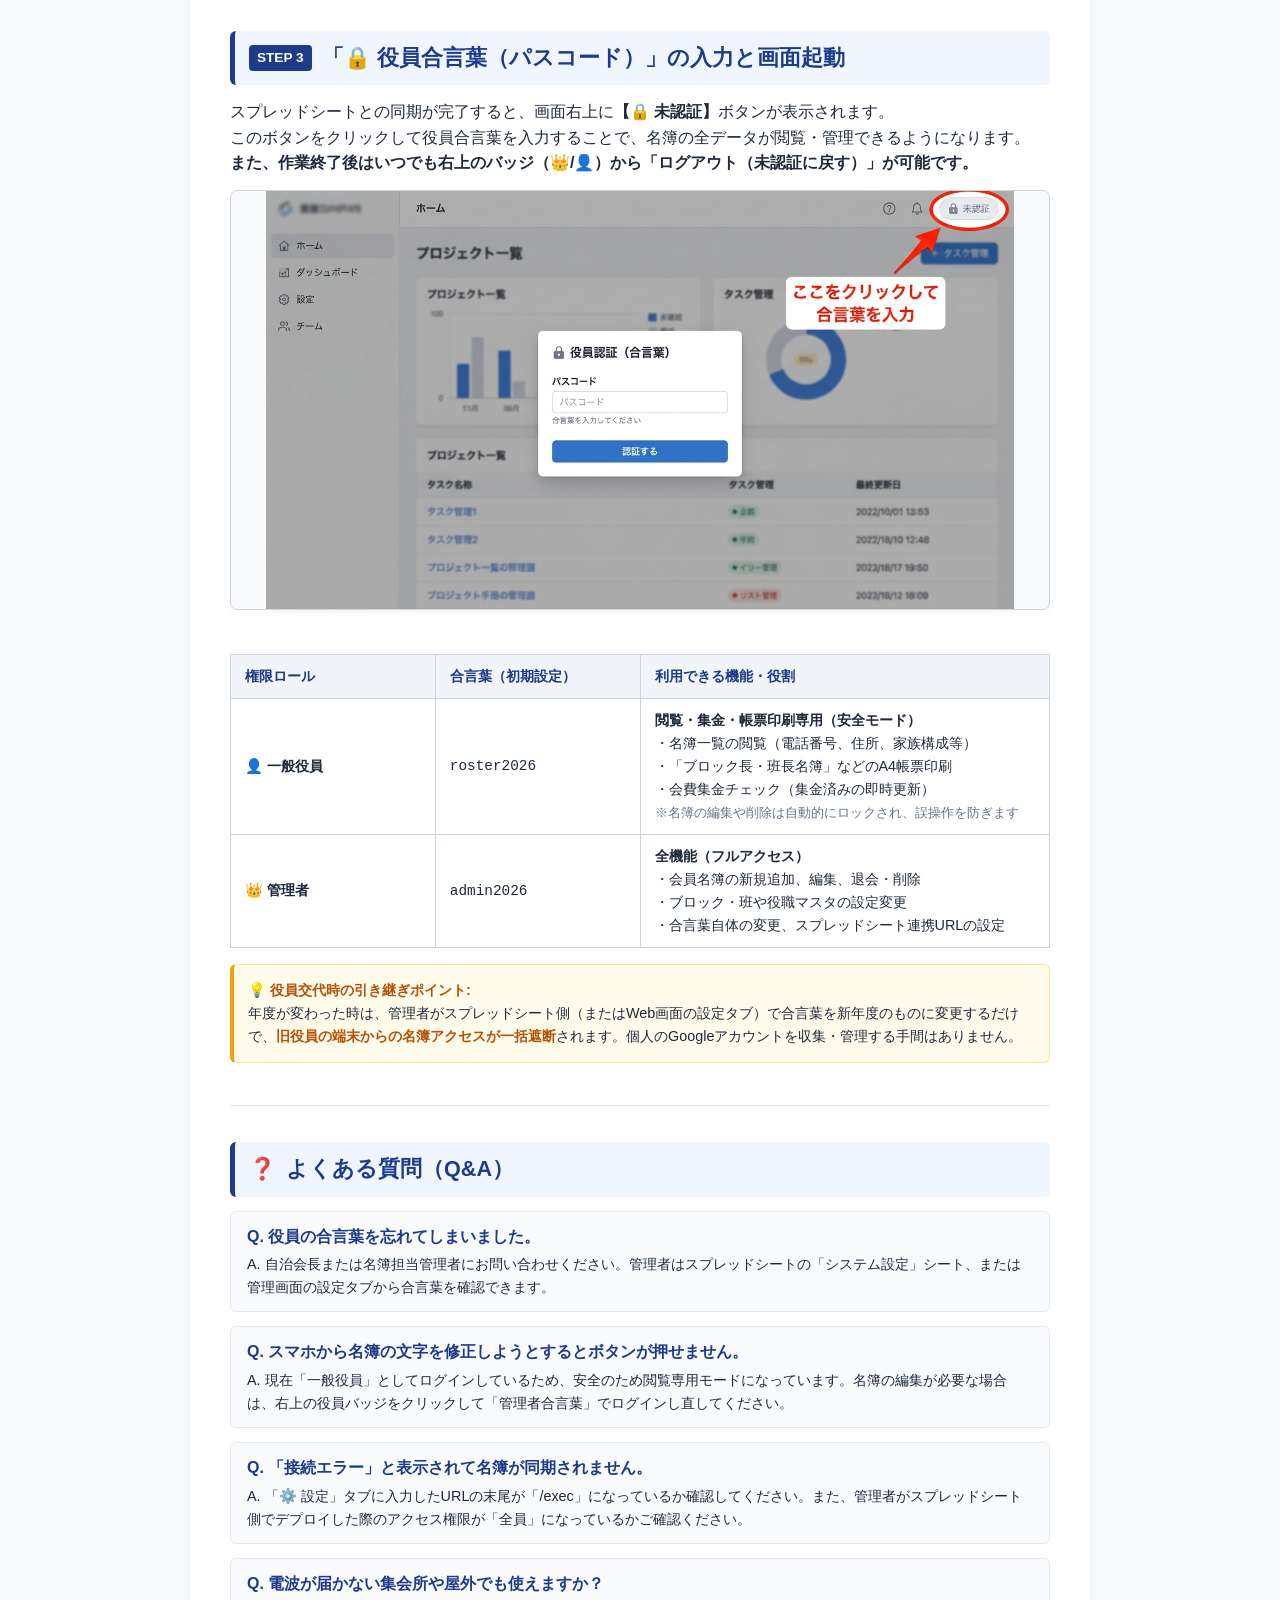
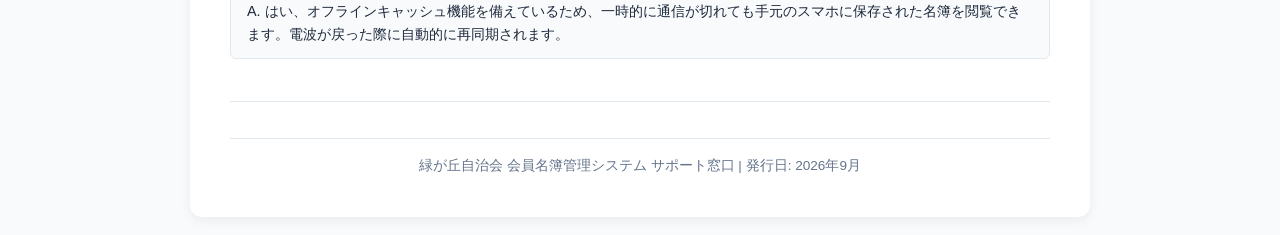
==== commit d255409f: "docs: 設定タブスリム化に伴いヘルプ及びマニュアルのスクロール不要案内へ修正" ====
--- a/manual.html
+++ b/manual.html
@@ -263,7 +263,7 @@
         <strong>一般役員の方も、管理者から案内されたURLをアプリに登録することで、最新の名簿データと同期できるようになります。</strong>
       </p>
 
-      <img src="images/manual_gas_setup.jpg" alt="スプレッドシート連携の手順（設定タブをクリック後、下にスクロールしてURL入力）" class="guide-img">
+      <img src="images/manual_gas_setup.jpg" alt="スプレッドシート連携の手順（設定タブをクリックしてURL入力）" class="guide-img">
 
       <div class="info-card-box">
         <h3 style="color: var(--primary); font-size: 1.1rem; margin-bottom: 10px;">
@@ -271,8 +271,8 @@
         </h3>
         <ol class="step-list">
           <li><strong>Step 1:</strong> 管理者からLINEやメールで共有された<strong>「Google Apps Script Web App URL」</strong>（<code>https://script.google.com/macros/s/.../exec</code>）をコピーします。</li>
-          <li><strong>Step 2:</strong> 名簿アプリ上部メニュー（スマホは下部ナビゲーション）の <strong>「⚙️ 設定」</strong> タブを開き、<strong>画面を少し下にスクロール</strong>します。</li>
-          <li><strong>Step 3:</strong> 「Google Apps Script Web App URL」の入力枠に貼り付け、<strong>「保存して接続テスト」</strong> ボタンをクリックします。</li>
+          <li><strong>Step 2:</strong> 名簿アプリ上部メニュー（スマホは下部ナビゲーション）の <strong>「⚙️ 設定」</strong> タブを開きます。</li>
+          <li><strong>Step 3:</strong> 最上部の「Google Apps Script Web App URL」の入力枠に貼り付け、<strong>「保存して接続テスト」</strong> ボタンをクリックします。</li>
         </ol>
         <p style="font-size: 0.9rem; color: var(--accent); font-weight: 700;">
           ✅ 画面右上のインジケーターが「同期完了 / 接続中」になり、<strong>画面右上に【🔒 未認証】ボタンが表示されます！</strong>
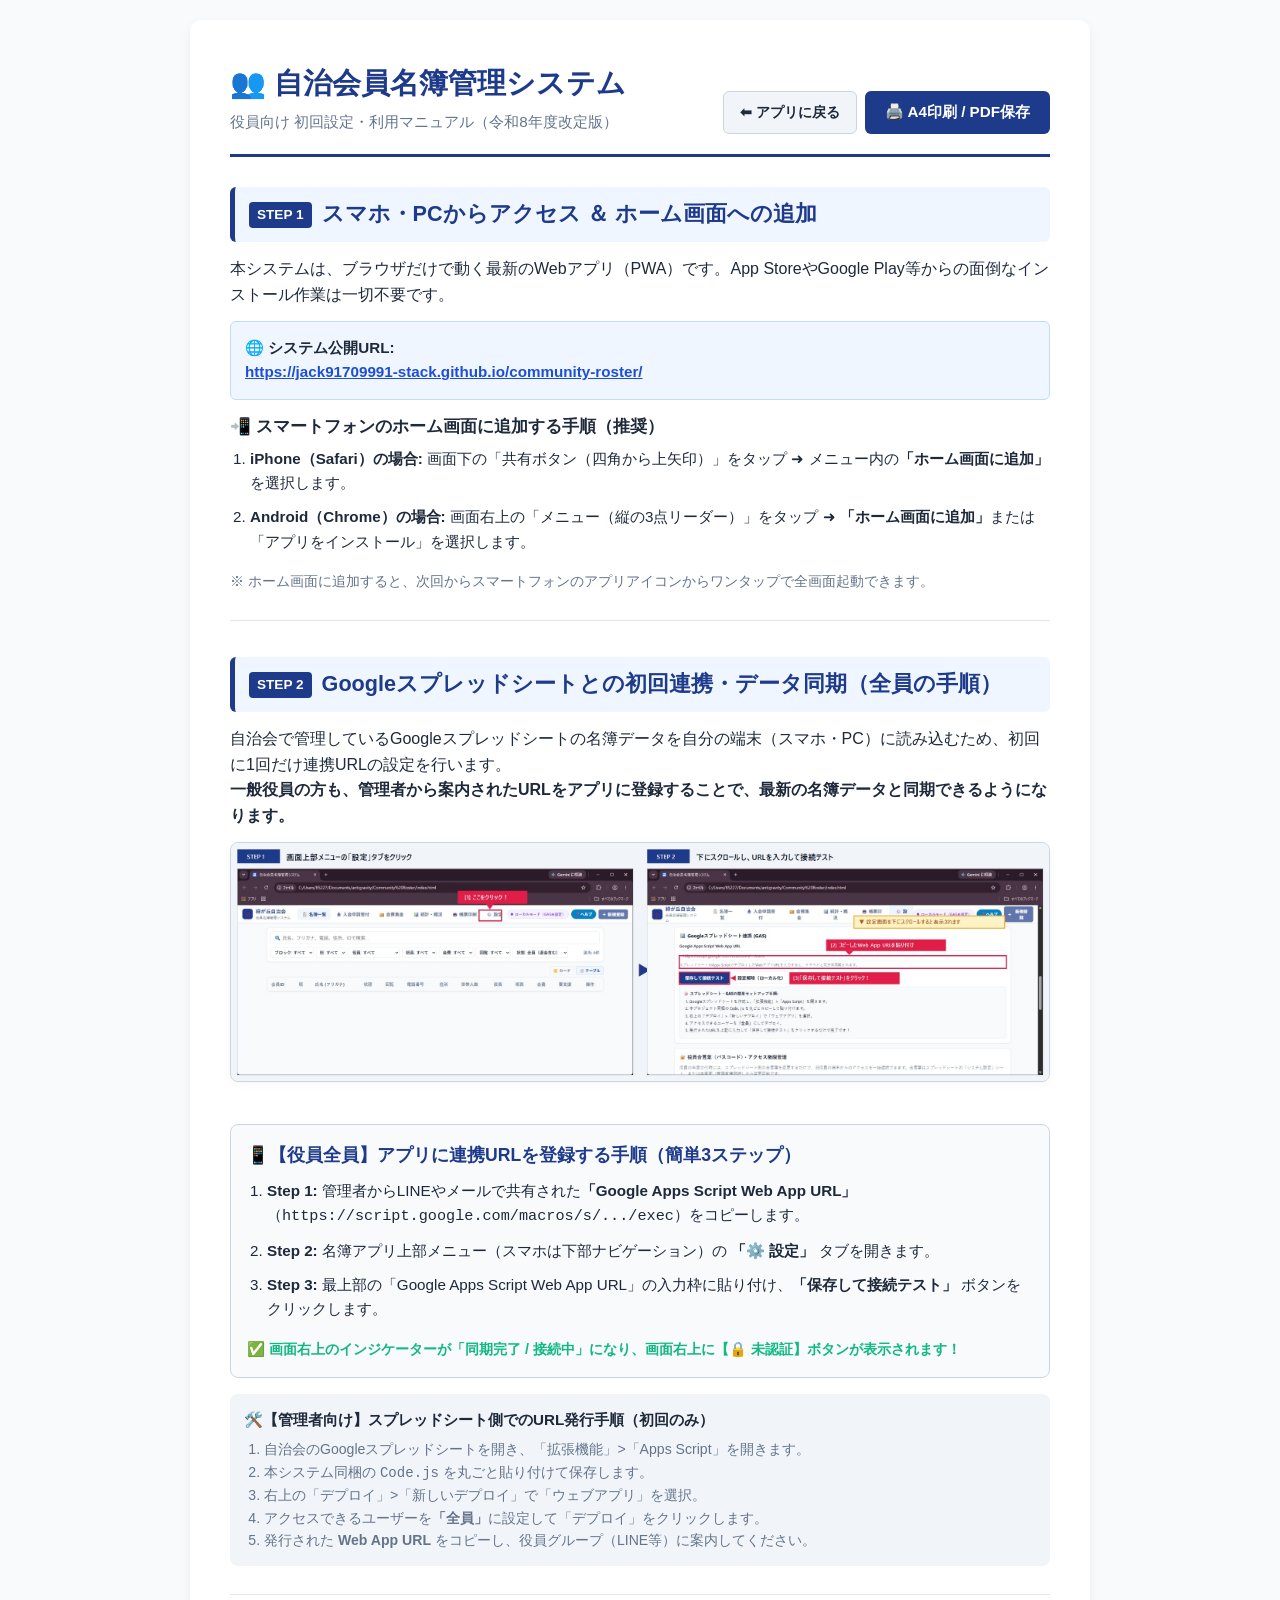
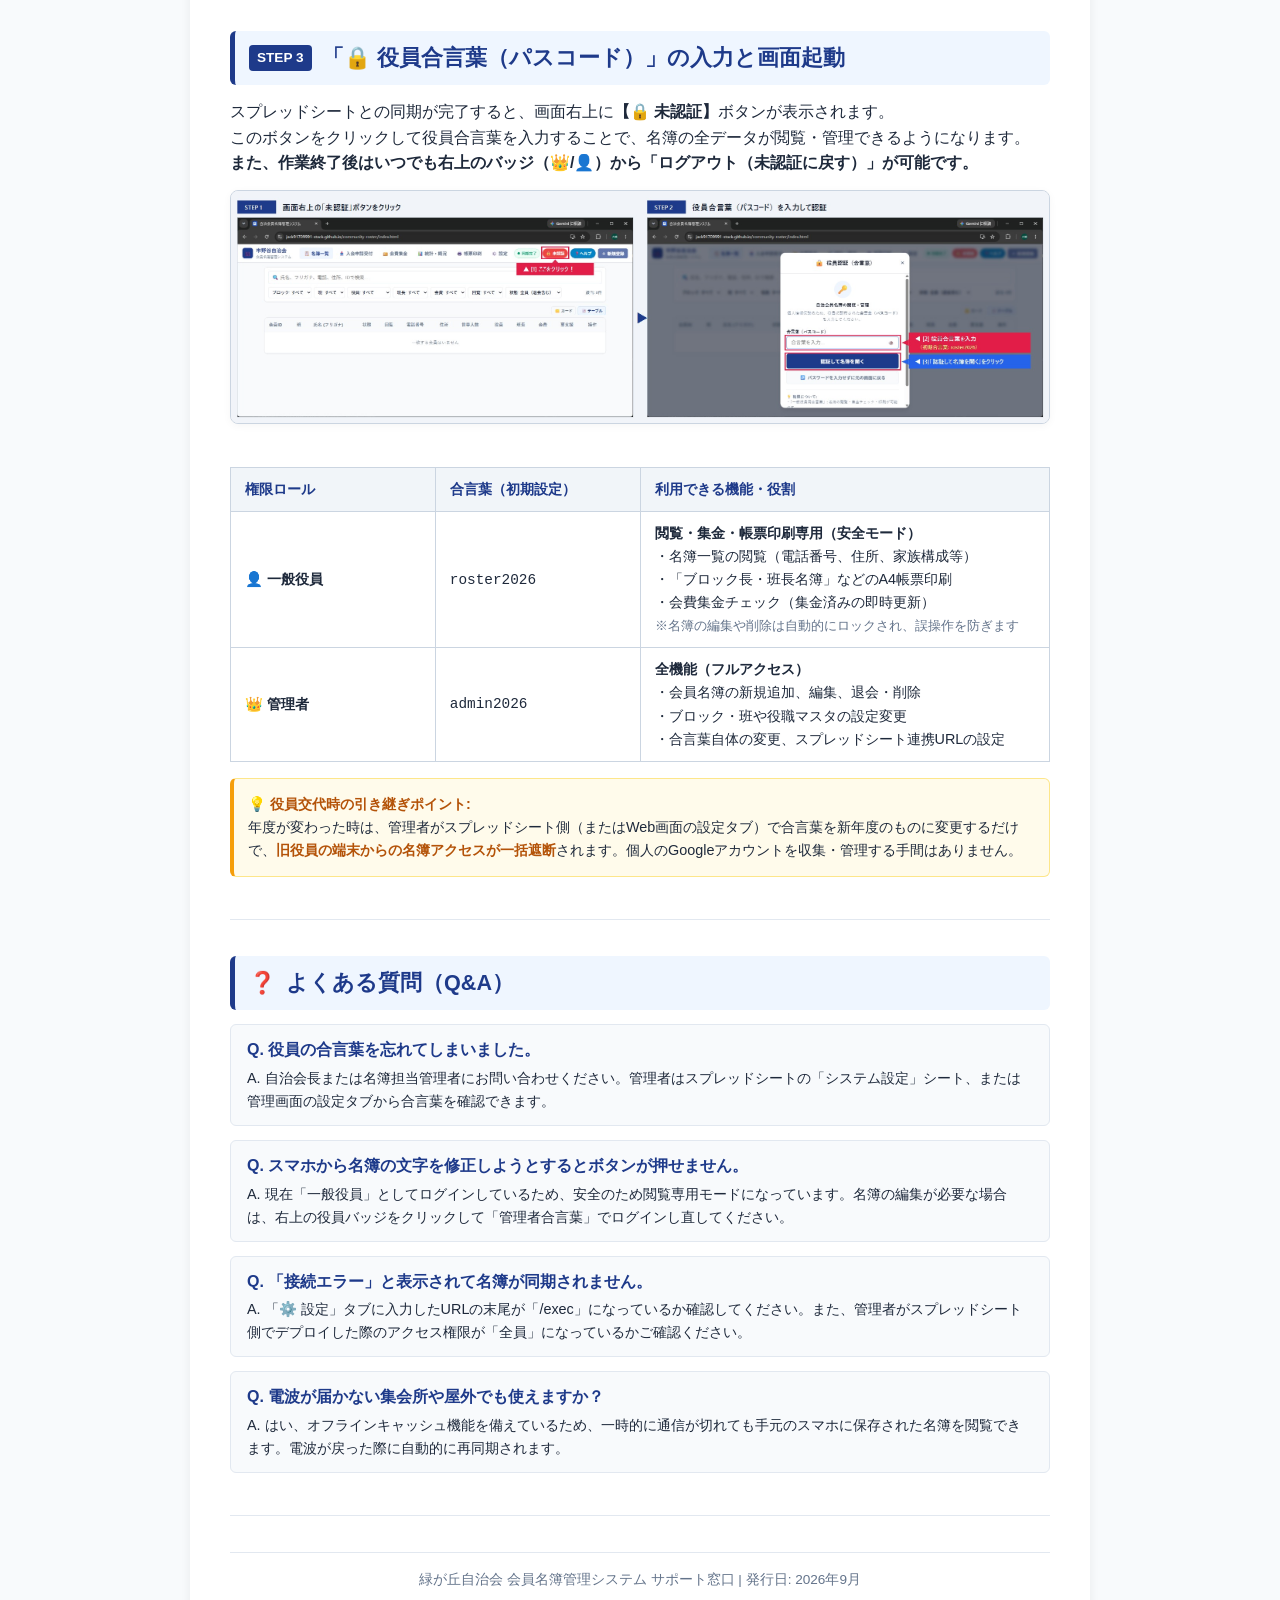
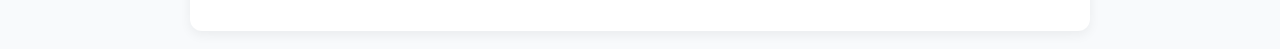
==== commit 0e37a7e6: "docs: Step 2の画像を未認証ボタン強調および合言葉入力画面の左右並び画像へ差し替え" ====
--- a/manual.html
+++ b/manual.html
@@ -305,7 +305,7 @@
         <strong>また、作業終了後はいつでも右上のバッジ（👑/👤）から「ログアウト（未認証に戻す）」が可能です。</strong>
       </p>
 
-      <img src="images/manual_auth_screen.jpg" alt="画面右上から合言葉入力画面を起動する手順" class="guide-img">
+      <img src="images/manual_auth_screen.jpg" alt="画面右上「🔒 未認証」ボタンから合言葉入力画面を開く手順（左右並び）" class="guide-img">
 
       <table class="table-custom">
         <thead>
